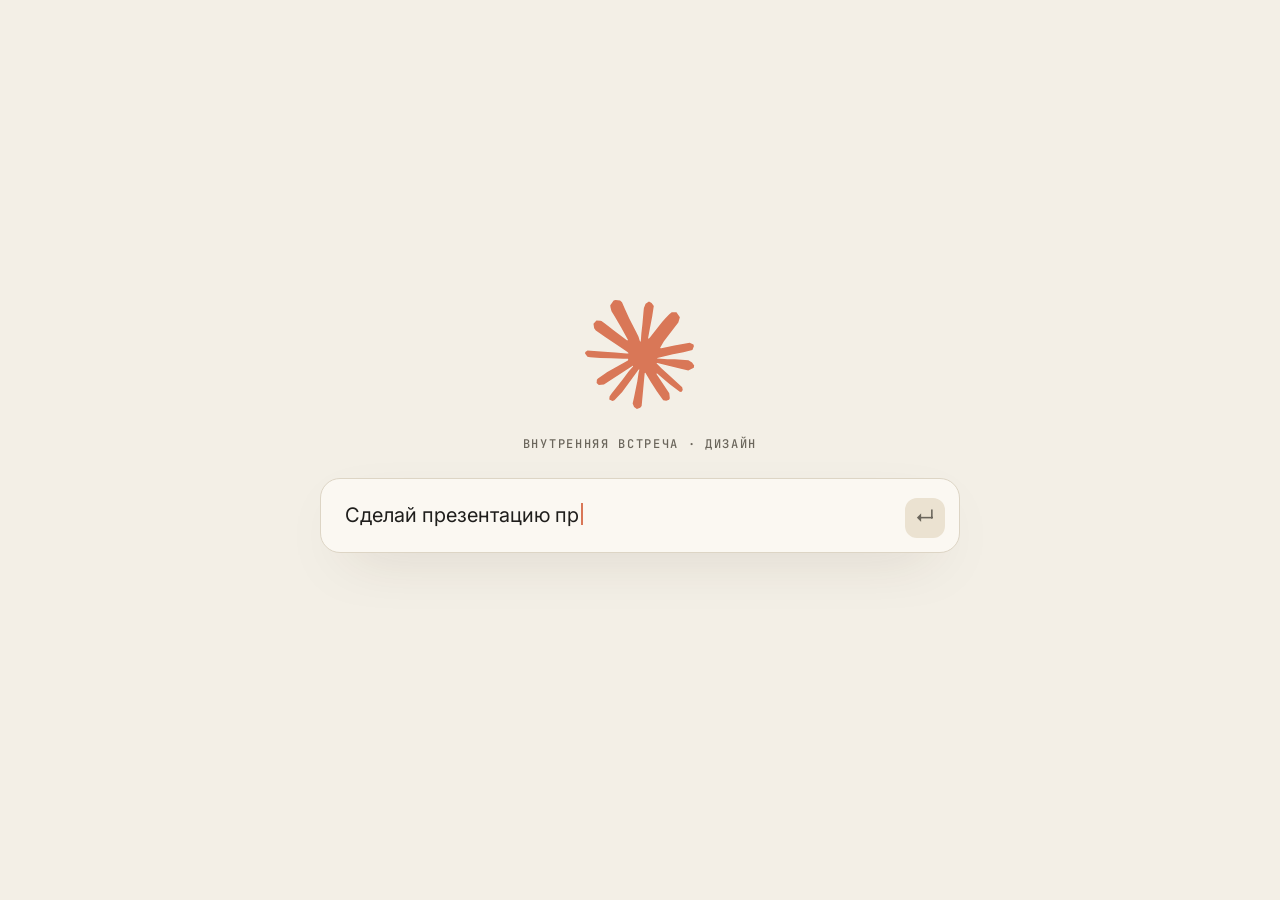
==== v2/index.html @ eac9cd40 "Версия 2: новая концепция презентации в папке v2/ Старая версия не тронута и остаётся в корне; метка" ====
<!doctype html>
<html lang="ru">
<head>
  <meta charset="utf-8">
  <meta name="viewport" content="width=device-width, initial-scale=1">
  <title>Claude для дизайнеров</title>
  <meta name="description" content="Claude для дизайнеров: от вопросов к задачам">
  <link rel="icon" href="../assets/favicon.svg" type="image/svg+xml">
  <link rel="preconnect" href="https://fonts.googleapis.com">
  <link rel="preconnect" href="https://fonts.gstatic.com" crossorigin>
  <link href="https://fonts.googleapis.com/css2?family=Inter:wght@300;400;500;600&family=JetBrains+Mono:wght@400;500&family=Playfair+Display:ital,wght@0,500;0,600;1,500;1,600&display=swap" rel="stylesheet">
  <link rel="stylesheet" href="v2.css">
</head>
<body class="is-start">

  <svg width="0" height="0" style="position:absolute" aria-hidden="true">
    <symbol id="star" viewBox="0 0 131 131"><path fill="currentColor" d="M25.5056 86.4328L51.0753 72.0805L51.5216 70.8047L51.0753 70.103H49.8L45.5277 69.8479L30.9256 69.4652L18.2364 68.9549L5.9936 68.317L2.93289 67.6791L0.0634766 63.8518L0.3823 61.9382L2.99666 60.2159L6.69501 60.5348L14.9207 61.1089L27.2273 61.9382L36.1543 62.4485L49.4174 63.8518H51.5216L51.8405 63.0226L51.139 62.5123L50.5652 62.002L37.8122 53.3268L23.9753 44.2051L16.7698 38.9107L12.8802 36.2316L10.9035 33.7439L10.0745 28.2581L13.6454 24.367L18.4277 24.686L19.6393 25.0049L24.4854 28.7046L34.8153 36.6781L48.2696 46.6291L50.2463 48.2875L51.0115 47.7134L51.139 47.3307L50.2463 45.8636L42.9134 32.5957L35.0703 19.1364L31.5633 13.5231L30.6706 10.1423C30.3517 8.73896 30.0967 7.59078 30.0967 6.18744L34.1139 0.701668L36.3456 0L41.7656 0.701668L44.0612 2.6791L47.4407 10.3337L52.8607 22.3896L61.2776 38.7831L63.7645 43.631L65.1035 48.16L65.6136 49.5633H66.4426V48.7978L67.144 39.5486L68.4193 28.1943L69.6946 13.5869L70.1409 9.50442L72.1814 4.59274L76.1986 1.91364L79.3231 3.44455L81.9374 7.14426L81.5548 9.5682L80.0245 19.5829L77.0275 35.2748L75.0508 45.7998H76.1986L77.5377 44.4603L82.8939 37.3798L91.821 26.2169L95.7744 21.7517L100.365 16.84L103.299 14.4799H108.91L112.991 20.6035L111.142 26.9185L105.403 34.1904L100.62 40.3778L93.7977 49.5633L89.5254 56.9627L89.908 57.5368L90.9283 57.4092L106.359 54.0922L114.713 52.5613L124.66 50.8391L129.187 52.9441L129.697 55.1129L127.912 59.5142L117.263 62.1295L104.765 64.6173L86.1459 69.0186L85.8908 69.21L86.1459 69.529L94.4991 70.2944L98.0699 70.4858H106.869L123.193 71.6977L127.465 74.5044L130.016 77.949L129.57 80.5643L123.002 83.9451L114.139 81.84L93.4151 76.9284L86.3372 75.1423H85.3807V75.7164L91.3108 81.5211L102.151 91.3445L115.733 103.974L116.434 107.1L114.713 109.588L112.863 109.333L100.939 100.339L96.3483 96.3199L85.9546 87.5172H85.2532V88.4102L87.6763 91.9186L100.365 110.991L101.003 116.86L100.11 118.773L96.7946 119.921L93.16 119.284L85.6995 108.886L78.0478 97.1492L71.8626 86.6241L71.0974 87.0707L67.4628 126.364L65.7412 128.342L61.7878 129.872L58.472 127.385L56.7503 123.366L58.472 115.393L60.5762 104.995L62.2979 96.7027L63.8282 86.4328L64.7209 82.9882V82.7331L63.892 82.8606L56.1127 93.5133L44.3162 109.46L35.0066 119.475L32.7748 120.368L28.8851 118.391L29.2677 114.818L31.4357 111.629L44.38 95.1717L52.1593 84.9657L57.1967 79.0972V78.2679H56.8779L22.5724 100.594L16.451 101.359L13.8367 98.8715L14.1555 94.8528L15.4308 93.5133L25.7607 86.4328H25.5056Z"/></symbol>
  </svg>

  <!-- Старт: промпт, который печатается сам -->
  <button class="intro" type="button" aria-label="Начать презентацию">
    <svg class="intro__star" aria-hidden="true"><use href="#star"/></svg>
    <span class="intro__kicker">внутренняя встреча · дизайн</span>
    <span class="intro__box">
      <span class="intro__text"></span><span class="intro__caret"></span>
      <span class="intro__send" aria-hidden="true">↵</span>
    </span>
    <span class="intro__hint">нажми Enter или кликни</span>
  </button>

  <div class="deck" hidden>
    <header class="bar">
      <a class="bar__brand" href="#shift"><svg aria-hidden="true"><use href="#star"/></svg>Claude для дизайнеров</a>
      <div class="bar__right">
        <button class="bar__theme" type="button" aria-label="Сменить тему">◐</button>
        <span class="bar__count"><b class="bar__now">01</b> / <span class="bar__all"></span></span>
      </div>
    </header>

    <main class="slides">

      <!-- 01 -->
      <section class="slide" id="shift" data-title="Сдвиг">
        <div class="wrap">
          <p class="kicker r">01 · сдвиг</p>
          <h1 class="r">Раньше ИИ отвечал.<br><em>Теперь он делает.</em></h1>
          <div class="versus">
            <div class="versus__col r">
              <p class="label">было</p>
              <p class="bubble">«Как лучше сделать экран подписки?»</p>
              <p class="arrow">↓</p>
              <p class="result result--dim">Абзац советов. Ты читаешь и идёшь рисовать.</p>
            </div>
            <div class="versus__col versus__col--now r">
              <p class="label">стало</p>
              <p class="bubble">«Сделай экран подписки в нашей дизайн-системе»</p>
              <p class="arrow">↓</p>
              <p class="result">Кликабельный прототип по ссылке. Ты смотришь, выбираешь и правишь.</p>
            </div>
          </div>
          <p class="takeaway r">Главный навык меняется: не «правильно спросить», а <b>поставить задачу и принять работу</b>, как у сильного джуна.</p>
        </div>
      </section>

      <!-- 02 -->
      <section class="slide" id="where" data-title="Где работать">
        <div class="wrap">
          <p class="kicker r">02 · где</p>
          <h1 class="r">Одна голова,<br><em>четыре рабочих места</em></h1>
          <div class="places">
            <article class="place r"><span class="place__verb">думать</span><h3>Чат</h3><p>Ресёрч, критика, тексты, дыры в ТЗ. Всё, где результат — мысль.</p></article>
            <article class="place r"><span class="place__verb">рисовать</span><h3>Design</h3><p>Прототипы и мокапы в вашей дизайн-системе. Мелочи — ползунками, а не словами.</p></article>
            <article class="place r"><span class="place__verb">строить</span><h3>Code</h3><p>Живые прототипы, работа с Figma изнутри, рутина на сотни файлов.</p></article>
            <article class="place r"><span class="place__verb">действовать</span><h3>Chrome</h3><p>Сам проходит флоу конкурентов и сверяет вёрстку, в том числе под твоими логинами.</p></article>
          </div>
          <p class="wire r"><span>Коннекторы</span> — провода между Claude и вашими сервисами: Figma, Jira, Notion, Slack, записи созвонов.</p>
        </div>
      </section>

      <!-- 03 -->
      <section class="slide" id="day" data-title="Один день">
        <div class="wrap">
          <p class="kicker r">03 · день</p>
          <h1 class="r">Один рабочий день<br><em>с напарником</em></h1>
          <ol class="timeline">
            <li class="r"><time>10:00</time><div><h3>Синтез интервью</h3><p>12 расшифровок → боли пользователей с дословными цитатами и частотой.</p></div><span class="tag">чат</span></li>
            <li class="r"><time>11:30</time><div><h3>Разбор ТЗ</h3><p>Дыры, противоречия и вопросы к продакту — до первого фрейма.</p></div><span class="tag">чат</span></li>
            <li class="r"><time>13:00</time><div><h3>Конкуренты</h3><p>Claude сам проходит онбординг трёх конкурентов и собирает таблицу со скриншотами.</p></div><span class="tag">Chrome</span></li>
            <li class="r"><time>15:00</time><div><h3>Прототип</h3><p>Три направления в вашей системе. Лучшее — кликабельно, на настоящих данных.</p></div><span class="tag">Design</span></li>
            <li class="r"><time>17:00</time><div><h3>Сверка</h3><p>Вёрстка против макета → список расхождений для разработки.</p></div><span class="tag">Chrome + Figma</span></li>
            <li class="r"><time>19:00</time><div><h3>Ночная смена</h3><p>Длинная задача уходит в облако. Ноутбук закрыт, утром результат готов.</p></div><span class="tag">Code в облаке</span></li>
          </ol>
          <p class="takeaway r">Ты делегируешь не работу, а <b>рутину между решениями</b>.</p>
        </div>
      </section>

      <!-- 04 -->
      <section class="slide" id="brief" data-title="Бриф">
        <div class="wrap">
          <p class="kicker r">04 · бриф</p>
          <h1 class="r">Результат —<br><em>зеркало брифа</em></h1>
          <div class="builder r">
            <div class="builder__prompt">
              <p class="builder__label">промпт</p>
              <div class="builder__text" aria-live="polite"></div>
              <div class="builder__chips" role="group" aria-label="Что добавить в промпт"></div>
            </div>
            <div class="builder__meter">
              <p class="builder__label">Claude придётся угадывать</p>
              <p class="builder__num"><span class="builder__pct">90</span>%</p>
              <div class="builder__bar"><div class="builder__fill"></div></div>
              <p class="builder__note">Всё, чего нет в брифе, Claude молча додумает самым типичным способом.</p>
            </div>
          </div>
          <p class="takeaway r">Нажимай на кнопки — и смотри, как <b>исчезает угадывание</b>.</p>
        </div>
      </section>

      <!-- 05 -->
      <section class="slide" id="taste" data-title="Вкус">
        <div class="wrap">
          <p class="kicker r">05 · вкус</p>
          <h1 class="r">Вкус не объяснить словами.<br><em>Его можно показать.</em></h1>
          <ol class="steps">
            <li class="r"><span class="steps__n">1</span><h3>Собери</h3><p>10–20 рефов, и к каждому стикер «нравится: … / не нравится: …».</p></li>
            <li class="r"><span class="steps__n">2</span><h3>Вытащи</h3><p>«Что у них общего? Сформулируй принципы. Где рефы противоречат друг другу?»</p></li>
            <li class="r"><span class="steps__n">3</span><h3>Закрепи</h3><p>Принципы — в проект или в скилл. Больше не объясняешь заново.</p></li>
          </ol>
          <blockquote class="prompt r">«Предложи три направления и для каждого укажи, из каких рефов оно выросло».</blockquote>
        </div>
      </section>

      <!-- 06 -->
      <section class="slide" id="skills" data-title="Скиллы">
        <div class="wrap">
          <p class="kicker r">06 · скиллы</p>
          <h1 class="r">Научи один раз —<br><em>работает у всей команды</em></h1>
          <p class="lead r"><b>Скилл</b> — это инструкция, которую Claude достаёт сам, когда она нужна: ваш чек-лист ревью, тон текстов, формат синтеза интервью.</p>
          <div class="split">
            <div class="r">
              <p class="label">когда делать</p>
              <p class="big">Объясняешь одно и то же в третий раз — пора упаковать.</p>
            </div>
            <div class="r">
              <p class="label">как сделать</p>
              <blockquote class="prompt">«Упакуй то, как мы сейчас работали, в скилл».</blockquote>
            </div>
          </div>
          <ul class="chips r">
            <li>Дизайн-ревью по гайдлайнам</li><li>Тексты интерфейса</li><li>Синтез интервью</li><li>Спека для разработки</li><li>Анти-AI-стиль</li><li>Проверка доступности</li>
          </ul>
        </div>
      </section>

      <!-- 07 -->
      <section class="slide" id="honest" data-title="Где подводит">
        <div class="wrap">
          <p class="kicker r">07 · честно</p>
          <h1 class="r">Где он<br><em>подводит</em></h1>
          <div class="flaws">
            <article class="r"><h3>Выдумывает уверенно</h3><p>Цифры, цитаты, ссылки. Проверяй всё, на что опираешься.</p></article>
            <article class="r"><h3>Соглашается с тобой</h3><p>Нужна честная критика — проси её в новом чате и не выдавай своё мнение.</p></article>
            <article class="r"><h3>Думает про Запад</h3><p>Паттерны, законы, привычки по умолчанию оттуда. Уточняй, для кого делаем.</p></article>
            <article class="r"><h3>«Доступно» ≠ стандарт</h3><p>Его проверка доступности — подсказка, а не аудит.</p></article>
            <article class="r"><h3>Данные</h3><p>NDA и личные данные — только если это разрешает политика компании.</p></article>
            <article class="r flaws__main"><h3>Атрофия навыка</h3><p>Если он всегда думает за тебя, ты перестаёшь. <b>Отдавай руки, а не голову.</b></p></article>
          </div>
        </div>
      </section>

      <!-- 08 -->
      <section class="slide" id="limits" data-title="Лимиты">
        <div class="wrap">
          <p class="kicker r">08 · лимиты</p>
          <h1 class="r">Лимит — это бюджет,<br><em>а не стена</em></h1>
          <div class="rules">
            <article class="r"><span class="rules__n">01</span><h3>Новая задача — новый чат</h3><p>Длинная переписка перечитывается целиком: это дорого, и Claude в ней хуже соображает.</p></article>
            <article class="r"><span class="rules__n">02</span><h3>Правь сообщение, а не спорь</h3><p>Одно отредактированное сообщение дешевле пяти «нет, не так».</p></article>
            <article class="r"><span class="rules__n">03</span><h3>Мелочи — руками</h3><p>В Design ползунки и правка текста на холсте не тратят лимит.</p></article>
          </div>
          <p class="takeaway r">Самое прожорливое: Design, скриншоты и PDF, Chrome (скрин на каждом шаге), параллельные задачи.</p>
        </div>
      </section>

      <!-- 09 -->
      <section class="slide" id="tomorrow" data-title="На завтра">
        <div class="wrap">
          <p class="kicker r">09 · завтра</p>
          <h1 class="r">Три вещи,<br><em>которые можно сделать завтра</em></h1>
          <ul class="todo">
            <li class="r"><label><input type="checkbox" data-k="t1"><span>Отдай Claude расшифровку последнего интервью и попроси боли с цитатами.</span></label></li>
            <li class="r"><label><input type="checkbox" data-k="t2"><span>Возьми текущее ТЗ и спроси: «Какие вопросы ты задал бы продакту?»</span></label></li>
            <li class="r"><label><input type="checkbox" data-k="t3"><span>Собери в Design один экран в своей дизайн-системе и доведи его ползунками.</span></label></li>
          </ul>
        </div>
      </section>

      <!-- 10 -->
      <section class="slide slide--final" id="end" data-title="Финал">
        <div class="wrap">
          <svg class="final__star r" aria-hidden="true"><use href="#star"/></svg>
          <h1 class="r">Дизайнер не исчезает.<br><em>Он становится режиссёром.</em></h1>
          <p class="lead r">Claude — руки. Вкус, решения и ответственность остаются за тобой.</p>
          <a class="more r" href="../">Подробная версия: все сценарии, приёмы и лимиты →</a>
          <p class="fine r">thanks.</p>
        </div>
      </section>

    </main>

    <nav class="dots" aria-label="Слайды"></nav>
    <button class="nav nav--prev" type="button" aria-label="Назад">←</button>
    <button class="nav nav--next" type="button" aria-label="Вперёд">→</button>
  </div>

  <script src="v2.js"></script>
</body>
</html>
---- v2/v2.css ----
/* ---------- Токены ---------- */
:root {
  --bg: #f3efe6;
  --card: #fbf8f2;
  --ink: #1f1e1c;
  --muted: #6b665c;
  --line: #ddd5c5;
  --soft: #ebe2d1;
  --accent: #d97757;
  --accent-ink: #b4532f;
  --on-accent: #fff8f2;

  --serif: "Playfair Display", Georgia, "Times New Roman", serif;
  --sans: "Inter", system-ui, -apple-system, "Segoe UI", sans-serif;
  --mono: "JetBrains Mono", ui-monospace, Menlo, Consolas, monospace;
  --ease: cubic-bezier(.22, .8, .24, 1);
  --gutter: clamp(16px, 5vw, 72px);
}
@media (prefers-color-scheme: dark) {
  :root:not([data-theme="light"]) {
    --bg: #1a1917; --card: #23211e; --ink: #f1ece2; --muted: #a39c8e;
    --line: #37332d; --soft: #2c2925; --accent: #e08a6b; --accent-ink: #eca287; --on-accent: #1a1917;
  }
}
:root[data-theme="dark"] {
  --bg: #1a1917; --card: #23211e; --ink: #f1ece2; --muted: #a39c8e;
  --line: #37332d; --soft: #2c2925; --accent: #e08a6b; --accent-ink: #eca287; --on-accent: #1a1917;
}

[hidden] { display: none !important; }
* { box-sizing: border-box; margin: 0; padding: 0; }
html, body { height: 100%; }
body {
  background: var(--bg);
  color: var(--ink);
  font: 400 clamp(15px, 1.15vw, 18px)/1.5 var(--sans);
  overflow: hidden;
  -webkit-font-smoothing: antialiased;
  transition: background .4s, color .4s;
}
button { font: inherit; color: inherit; background: none; border: 0; cursor: pointer; }
a { color: inherit; }
b { font-weight: 600; }
em { font-style: italic; color: var(--accent-ink); }
:focus-visible { outline: 2px solid var(--accent); outline-offset: 3px; border-radius: 4px; }

/* ---------- Старт ---------- */
.intro {
  position: fixed; inset: 0; z-index: 10;
  display: flex; flex-direction: column; align-items: center; justify-content: center;
  gap: 28px; padding: 0 16px;
  background: var(--bg);
  transition: opacity .6s .5s, visibility 0s 1.1s;
}
.intro__star {
  width: clamp(64px, 9vw, 110px); height: clamp(64px, 9vw, 110px);
  color: var(--accent);
  animation: spin 24s linear infinite;
  transition: transform .9s var(--ease);
}
.intro__kicker { font: 500 12px/1 var(--mono); letter-spacing: .14em; text-transform: uppercase; color: var(--muted); }
.intro__box {
  position: relative;
  width: min(640px, 100%);
  min-height: 72px;
  padding: 22px 64px 22px 24px;
  background: var(--card);
  border: 1px solid var(--line);
  border-radius: 20px;
  box-shadow: 0 20px 60px -30px rgba(60, 40, 20, .35);
  text-align: left;
  font: 400 clamp(16px, 1.6vw, 20px)/1.45 var(--sans);
  transition: transform .7s var(--ease), opacity .5s;
}
.intro__caret { display: inline-block; width: 2px; height: 1.1em; margin-left: 2px; vertical-align: -.18em; background: var(--accent); animation: blink 1s steps(1) infinite; }
.intro__send {
  position: absolute; right: 14px; bottom: 14px;
  width: 40px; height: 40px; border-radius: 12px;
  display: grid; place-items: center;
  background: var(--soft); color: var(--muted);
  transition: background .3s, color .3s;
}
.intro.is-typed .intro__send { background: var(--accent); color: var(--on-accent); animation: pulse 1.6s ease-in-out infinite; }
.intro__hint { font-size: 13px; color: var(--muted); opacity: 0; transition: opacity .6s; }
.intro.is-typed .intro__hint { opacity: 1; }

body.is-go .intro__box { transform: translateY(-40px) scale(.96); opacity: 0; }
body.is-go .intro__star { transform: scale(18) rotate(90deg); }
body.is-go .intro { opacity: 0; visibility: hidden; }

@keyframes spin { to { transform: rotate(360deg); } }
@keyframes blink { 50% { opacity: 0; } }
@keyframes pulse { 50% { box-shadow: 0 0 0 8px color-mix(in srgb, var(--accent) 20%, transparent); } }

/* ---------- Каркас ---------- */
.deck { position: fixed; inset: 0; }
.bar {
  position: absolute; top: 0; left: 0; right: 0; z-index: 3;
  display: flex; justify-content: space-between; align-items: center;
  padding: 20px var(--gutter);
  font: 500 12px/1 var(--mono); letter-spacing: .08em; text-transform: uppercase; color: var(--muted);
}
.bar__brand { display: flex; align-items: center; gap: 10px; text-decoration: none; }
.bar__brand svg { width: 18px; height: 18px; color: var(--accent); }
.bar__right { display: flex; align-items: center; gap: 18px; }
.bar__theme { font-size: 16px; color: var(--muted); }
.bar__now { color: var(--ink); font-weight: 500; }

.slides { position: absolute; inset: 0; }
/* подложка под навигацию, чтобы текст не лез под кнопки */
.deck::before, .deck::after {
  content: ""; position: absolute; left: 0; right: 0; z-index: 2; pointer-events: none;
}
.deck::before { top: 0; height: 64px; background: linear-gradient(var(--bg) 55%, transparent); }
.deck::after { bottom: 0; height: 96px; background: linear-gradient(transparent, var(--bg) 55%); }
.slide {
  position: absolute; inset: 0;
  overflow-y: auto; overscroll-behavior: contain;
  padding: 88px var(--gutter) 110px;
  display: flex;
  visibility: hidden;
}
.slide.is-active { visibility: visible; }
.wrap { width: 100%; max-width: 1180px; margin: auto; }

/* появление по очереди */
.r {
  opacity: 0; transform: translateY(18px);
  transition: opacity .7s var(--ease), transform .7s var(--ease);
  transition-delay: calc(var(--d, 0) * 70ms);
}
.slide.is-active .r { opacity: 1; transform: none; }
.slide.is-leaving { visibility: visible; }
.slide.is-leaving .r { opacity: 0; transform: translateY(-12px); transition-duration: .3s; transition-delay: 0s; }

/* ---------- Типографика ---------- */
.kicker, .label, .builder__label {
  font: 500 12px/1 var(--mono); letter-spacing: .14em; text-transform: uppercase; color: var(--accent-ink);
}
.kicker { margin-bottom: 20px; }
.label { color: var(--muted); margin-bottom: 14px; }
h1 {
  font: 500 clamp(36px, 5.6vw, 84px)/1.02 var(--serif);
  letter-spacing: -.02em;
  margin-bottom: clamp(28px, 4vw, 56px);
  text-wrap: balance;
}
h3 { font: 600 1.08em/1.25 var(--sans); margin-bottom: 6px; }
p { text-wrap: pretty; }
.lead { font-size: clamp(18px, 1.6vw, 24px); max-width: 780px; margin-bottom: 36px; }
.big { font: 500 clamp(22px, 2.2vw, 32px)/1.2 var(--serif); }
.takeaway {
  margin-top: clamp(28px, 4vw, 48px);
  padding-top: 20px; border-top: 1px solid var(--line);
  font-size: clamp(16px, 1.4vw, 20px); color: var(--muted);
}
.takeaway b { color: var(--ink); }
.tag {
  display: inline-block; white-space: nowrap;
  padding: 4px 10px; border-radius: 99px;
  font: 500 11px/1.4 var(--mono); color: var(--muted);
  border: 1px solid var(--line);
}
.prompt {
  font: 400 clamp(14px, 1.15vw, 17px)/1.55 var(--mono);
  padding: 18px 22px; border-radius: 14px;
  background: var(--card); border: 1px solid var(--line); border-left: 3px solid var(--accent);
  max-width: 760px;
}

/* ---------- 01 Сдвиг ---------- */
.versus { display: grid; grid-template-columns: 1fr 1fr; gap: clamp(16px, 2.4vw, 32px); }
.versus__col { padding: clamp(20px, 2.4vw, 32px); border-radius: 20px; border: 1px dashed var(--line); }
.versus__col--now { background: var(--card); border: 1px solid var(--line); box-shadow: 0 24px 60px -40px rgba(60, 40, 20, .4); }
.bubble { display: inline-block; padding: 12px 16px; border-radius: 16px 16px 16px 4px; background: var(--soft); font-family: var(--mono); font-size: .9em; }
.arrow { margin: 12px 0 10px 18px; color: var(--muted); }
.result { font: 500 clamp(19px, 1.8vw, 26px)/1.25 var(--serif); }
.result--dim { color: var(--muted); }
.versus__col--now .result { color: var(--ink); }

/* ---------- 02 Где ---------- */
.places { display: grid; grid-template-columns: repeat(4, 1fr); gap: 14px; }
.place {
  position: relative;
  padding: 22px 20px 24px; border-radius: 18px;
  background: var(--card); border: 1px solid var(--line);
  transition: transform .3s var(--ease), border-color .3s;
}
.place:hover { transform: translateY(-4px); border-color: var(--accent); }
.place__verb { display: block; font: italic 500 clamp(22px, 2vw, 30px)/1 var(--serif); color: var(--accent-ink); margin-bottom: 28px; }
.place h3 { font: 500 12px/1 var(--mono); letter-spacing: .12em; text-transform: uppercase; color: var(--muted); margin-bottom: 10px; }
.place p { font-size: .95em; }
.wire { margin-top: 18px; padding: 16px 20px; border-radius: 14px; background: var(--soft); }
.wire span { font-weight: 600; }

/* ---------- 03 День ---------- */
.timeline { list-style: none; border-left: 1px solid var(--line); margin-left: 6px; }
.timeline li {
  position: relative;
  display: grid; grid-template-columns: 76px 1fr auto; gap: 8px 24px; align-items: baseline;
  padding: 14px 0 14px 28px;
}
.timeline li::before {
  content: ""; position: absolute; left: -6px; top: 22px;
  width: 11px; height: 11px; border-radius: 50%;
  background: var(--bg); border: 2px solid var(--accent);
}
.timeline li:last-child::before { background: var(--accent); }
.timeline time { font: 500 14px/1 var(--mono); color: var(--accent-ink); }
.timeline h3 { display: inline; margin-right: 8px; }
.timeline p { display: inline; color: var(--muted); }

/* ---------- 04 Бриф ---------- */
.builder { display: grid; grid-template-columns: 1.6fr 1fr; gap: 16px; }
.builder__prompt, .builder__meter { padding: clamp(20px, 2.4vw, 30px); border-radius: 20px; background: var(--card); border: 1px solid var(--line); }
.builder__label { color: var(--muted); margin-bottom: 14px; }
.builder__text { font: 400 clamp(14px, 1.1vw, 16px)/1.6 var(--mono); min-height: 9.6em; }
.builder__text span { display: inline; }
.builder__text .is-new { animation: appear .6s var(--ease); background: color-mix(in srgb, var(--accent) 16%, transparent); border-radius: 4px; }
@keyframes appear { from { opacity: 0; } }
.builder__chips { display: flex; flex-wrap: wrap; gap: 8px; margin-top: 20px; }
.chip {
  padding: 8px 14px; border-radius: 99px;
  border: 1px solid var(--line); font-size: 14px;
  transition: background .25s, border-color .25s, color .25s;
}
.chip:hover { border-color: var(--accent); }
.chip[aria-pressed="true"] { background: var(--accent); border-color: var(--accent); color: var(--on-accent); }
.chip[aria-pressed="true"]::before { content: "✓ "; }
.chip[aria-pressed="false"]::before { content: "+ "; }
.builder__meter { display: flex; flex-direction: column; }
.builder__num { font: 500 clamp(56px, 7vw, 104px)/1 var(--serif); letter-spacing: -.03em; transition: color .4s; }
.builder__bar { height: 8px; border-radius: 99px; background: var(--soft); margin: 18px 0; overflow: hidden; }
.builder__fill { height: 100%; width: 90%; border-radius: inherit; background: var(--accent); transition: width .6s var(--ease); }
.builder__note { margin-top: auto; color: var(--muted); font-size: .92em; }

/* ---------- 05 Вкус ---------- */
.steps { list-style: none; display: grid; grid-template-columns: repeat(3, 1fr); gap: 14px; margin-bottom: 28px; }
.steps li { padding: 24px 22px; border-radius: 18px; background: var(--card); border: 1px solid var(--line); }
.steps__n { display: block; font: italic 500 48px/1 var(--serif); color: var(--accent); margin-bottom: 18px; }

/* ---------- 06 Скиллы ---------- */
.split { display: grid; grid-template-columns: 1fr 1fr; gap: clamp(20px, 4vw, 56px); margin-bottom: 36px; align-items: start; }
.chips { list-style: none; display: flex; flex-wrap: wrap; gap: 8px; }
.chips li { padding: 8px 14px; border-radius: 99px; background: var(--soft); font-size: 14px; }

/* ---------- 07 Честно ---------- */
.flaws { display: grid; grid-template-columns: repeat(3, 1fr); gap: 14px; }
.flaws article { padding: 22px 20px; border-radius: 18px; border: 1px solid var(--line); background: var(--card); }
.flaws p { color: var(--muted); font-size: .95em; }
.flaws__main { background: var(--ink) !important; color: var(--bg); border-color: var(--ink) !important; }
.flaws__main p { color: color-mix(in srgb, var(--bg) 78%, transparent); }
.flaws__main b { color: var(--bg); }

/* ---------- 08 Лимиты ---------- */
.rules { display: grid; grid-template-columns: repeat(3, 1fr); gap: clamp(16px, 3vw, 40px); }
.rules article { border-top: 2px solid var(--ink); padding-top: 18px; }
.rules__n { display: block; font: 500 12px/1 var(--mono); color: var(--accent-ink); margin-bottom: 22px; }
.rules h3 { font: 500 clamp(22px, 2vw, 30px)/1.15 var(--serif); margin-bottom: 12px; }
.rules p { color: var(--muted); }

/* ---------- 09 Завтра ---------- */
.todo { list-style: none; display: grid; gap: 12px; max-width: 860px; }
.todo label {
  display: flex; gap: 18px; align-items: flex-start; cursor: pointer;
  padding: 20px 22px; border-radius: 18px; background: var(--card); border: 1px solid var(--line);
  font-size: clamp(16px, 1.4vw, 20px);
  transition: border-color .25s, background .25s;
}
.todo label:hover { border-color: var(--accent); }
.todo input {
  appearance: none; flex: none;
  width: 26px; height: 26px; margin-top: 1px; border-radius: 8px;
  border: 2px solid var(--line); background: var(--bg);
  display: grid; place-items: center; cursor: pointer;
  transition: background .25s, border-color .25s;
}
.todo input::after { content: "✓"; font-size: 15px; color: var(--on-accent); transform: scale(0); transition: transform .25s var(--ease); }
.todo input:checked { background: var(--accent); border-color: var(--accent); }
.todo input:checked::after { transform: scale(1); }
.todo input:checked + span { color: var(--muted); text-decoration: line-through; text-decoration-color: var(--accent); }

/* ---------- 10 Финал ---------- */
.slide--final .wrap { text-align: center; }
.slide--final .lead { margin-left: auto; margin-right: auto; }
.final__star { width: 64px; height: 64px; color: var(--accent); margin-bottom: 28px; animation: spin 24s linear infinite; }
.more {
  display: inline-block; padding: 14px 22px; border-radius: 99px;
  background: var(--ink); color: var(--bg); text-decoration: none; font-weight: 500;
  transition: transform .25s var(--ease), background .25s;
}
.more:hover { transform: translateY(-2px); background: var(--accent); color: var(--on-accent); }
.fine { margin-top: 48px; font: italic 500 28px/1 var(--serif); color: var(--muted); }

/* ---------- Навигация ---------- */
.dots {
  position: absolute; left: 50%; bottom: 26px; z-index: 3; transform: translateX(-50%);
  display: flex; gap: 6px;
}
.dot { position: relative; width: 28px; height: 20px; }
.dot::before {
  content: ""; position: absolute; left: 0; right: 0; top: 9px; height: 3px; border-radius: 3px;
  background: var(--line); transition: background .3s;
}
.dot.is-done::before { background: color-mix(in srgb, var(--accent) 45%, var(--line)); }
.dot.is-active::before { background: var(--accent); }
.dot span {
  position: absolute; bottom: 26px; left: 50%; transform: translate(-50%, 4px);
  padding: 5px 9px; border-radius: 8px; white-space: nowrap;
  background: var(--ink); color: var(--bg); font-size: 12px;
  opacity: 0; pointer-events: none; transition: opacity .2s, transform .2s;
}
.dot:hover span, .dot:focus-visible span { opacity: 1; transform: translate(-50%, 0); }
.nav {
  position: absolute; bottom: 16px; z-index: 3;
  width: 44px; height: 44px; border-radius: 50%;
  border: 1px solid var(--line); background: var(--card);
  transition: border-color .25s, opacity .25s;
}
.nav:hover { border-color: var(--accent); }
.nav:disabled { opacity: .3; cursor: default; }
.nav--prev { left: var(--gutter); }
.nav--next { right: var(--gutter); }

/* ---------- Адаптив ---------- */
@media (max-width: 1000px) {
  .places { grid-template-columns: 1fr 1fr; }
  .flaws { grid-template-columns: 1fr 1fr; }
}
@media (max-width: 720px) {
  .slide { padding: 72px 16px 96px; align-items: flex-start; }
  .bar { padding: 16px; }
  .bar__brand { font-size: 11px; }
  .versus, .builder, .steps, .split, .rules, .flaws, .places { grid-template-columns: 1fr; }
  .place__verb { margin-bottom: 14px; }
  .timeline li { grid-template-columns: 1fr; gap: 4px; padding-left: 22px; }
  .timeline li::before { top: 17px; }
  .timeline h3, .timeline p { display: block; }
  .timeline .tag { justify-self: start; }
  .builder__text { min-height: 0; }
  .dots { bottom: 30px; gap: 3px; }
  .dot { width: 16px; }
  .nav { width: 40px; height: 40px; }
  .nav--prev { left: 16px; }
  .nav--next { right: 16px; }
}

@media (prefers-reduced-motion: reduce) {
  *, *::before, *::after { animation: none !important; transition-duration: .01ms !important; transition-delay: 0s !important; }
}
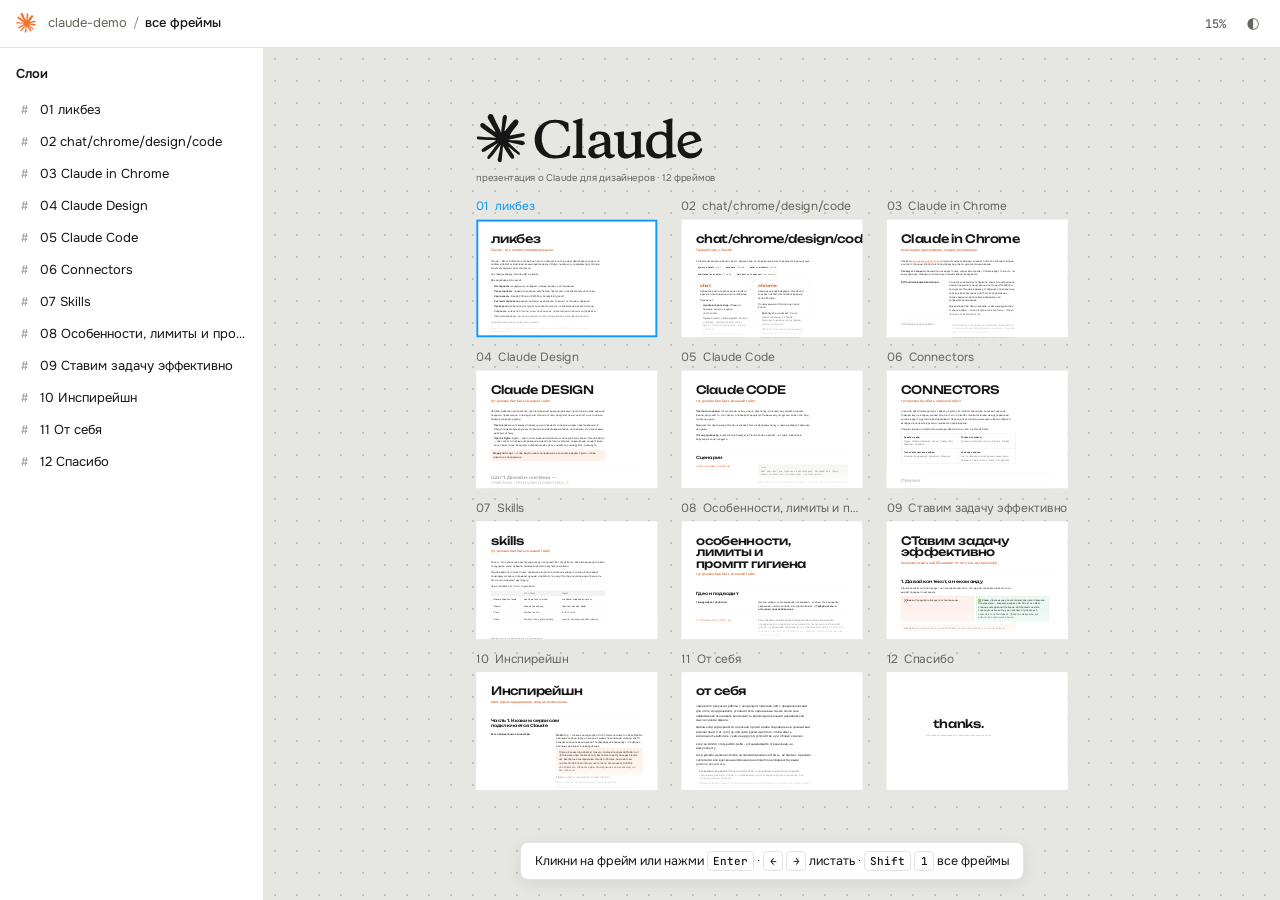
==== commit 10be47d2: "Версия 2: твой контент в виде файла Figma Холст со всеми фреймами, приближение к фрейму по клику, па" ====
--- a/v2/index.html
+++ b/v2/index.html
@@ -3,216 +3,70 @@
 <head>
   <meta charset="utf-8">
   <meta name="viewport" content="width=device-width, initial-scale=1">
-  <title>Claude для дизайнеров</title>
-  <meta name="description" content="Claude для дизайнеров: от вопросов к задачам">
+  <title>Claude: ликбез</title>
+  <meta name="description" content="Презентация о Claude для дизайнеров">
   <link rel="icon" href="../assets/favicon.svg" type="image/svg+xml">
   <link rel="preconnect" href="https://fonts.googleapis.com">
   <link rel="preconnect" href="https://fonts.gstatic.com" crossorigin>
-  <link href="https://fonts.googleapis.com/css2?family=Inter:wght@300;400;500;600&family=JetBrains+Mono:wght@400;500&family=Playfair+Display:ital,wght@0,500;0,600;1,500;1,600&display=swap" rel="stylesheet">
+  <link href="https://fonts.googleapis.com/css2?family=JetBrains+Mono:wght@400;500&family=Onest:wght@400;500;600&family=Unbounded:wght@400;500;600&display=swap" rel="stylesheet">
   <link rel="stylesheet" href="v2.css">
 </head>
-<body class="is-start">
+<body>
 
   <svg width="0" height="0" style="position:absolute" aria-hidden="true">
     <symbol id="star" viewBox="0 0 131 131"><path fill="currentColor" d="M25.5056 86.4328L51.0753 72.0805L51.5216 70.8047L51.0753 70.103H49.8L45.5277 69.8479L30.9256 69.4652L18.2364 68.9549L5.9936 68.317L2.93289 67.6791L0.0634766 63.8518L0.3823 61.9382L2.99666 60.2159L6.69501 60.5348L14.9207 61.1089L27.2273 61.9382L36.1543 62.4485L49.4174 63.8518H51.5216L51.8405 63.0226L51.139 62.5123L50.5652 62.002L37.8122 53.3268L23.9753 44.2051L16.7698 38.9107L12.8802 36.2316L10.9035 33.7439L10.0745 28.2581L13.6454 24.367L18.4277 24.686L19.6393 25.0049L24.4854 28.7046L34.8153 36.6781L48.2696 46.6291L50.2463 48.2875L51.0115 47.7134L51.139 47.3307L50.2463 45.8636L42.9134 32.5957L35.0703 19.1364L31.5633 13.5231L30.6706 10.1423C30.3517 8.73896 30.0967 7.59078 30.0967 6.18744L34.1139 0.701668L36.3456 0L41.7656 0.701668L44.0612 2.6791L47.4407 10.3337L52.8607 22.3896L61.2776 38.7831L63.7645 43.631L65.1035 48.16L65.6136 49.5633H66.4426V48.7978L67.144 39.5486L68.4193 28.1943L69.6946 13.5869L70.1409 9.50442L72.1814 4.59274L76.1986 1.91364L79.3231 3.44455L81.9374 7.14426L81.5548 9.5682L80.0245 19.5829L77.0275 35.2748L75.0508 45.7998H76.1986L77.5377 44.4603L82.8939 37.3798L91.821 26.2169L95.7744 21.7517L100.365 16.84L103.299 14.4799H108.91L112.991 20.6035L111.142 26.9185L105.403 34.1904L100.62 40.3778L93.7977 49.5633L89.5254 56.9627L89.908 57.5368L90.9283 57.4092L106.359 54.0922L114.713 52.5613L124.66 50.8391L129.187 52.9441L129.697 55.1129L127.912 59.5142L117.263 62.1295L104.765 64.6173L86.1459 69.0186L85.8908 69.21L86.1459 69.529L94.4991 70.2944L98.0699 70.4858H106.869L123.193 71.6977L127.465 74.5044L130.016 77.949L129.57 80.5643L123.002 83.9451L114.139 81.84L93.4151 76.9284L86.3372 75.1423H85.3807V75.7164L91.3108 81.5211L102.151 91.3445L115.733 103.974L116.434 107.1L114.713 109.588L112.863 109.333L100.939 100.339L96.3483 96.3199L85.9546 87.5172H85.2532V88.4102L87.6763 91.9186L100.365 110.991L101.003 116.86L100.11 118.773L96.7946 119.921L93.16 119.284L85.6995 108.886L78.0478 97.1492L71.8626 86.6241L71.0974 87.0707L67.4628 126.364L65.7412 128.342L61.7878 129.872L58.472 127.385L56.7503 123.366L58.472 115.393L60.5762 104.995L62.2979 96.7027L63.8282 86.4328L64.7209 82.9882V82.7331L63.892 82.8606L56.1127 93.5133L44.3162 109.46L35.0066 119.475L32.7748 120.368L28.8851 118.391L29.2677 114.818L31.4357 111.629L44.38 95.1717L52.1593 84.9657L57.1967 79.0972V78.2679H56.8779L22.5724 100.594L16.451 101.359L13.8367 98.8715L14.1555 94.8528L15.4308 93.5133L25.7607 86.4328H25.5056Z"/></symbol>
+    <symbol id="logo" viewBox="0 0 605 130"><path fill="currentColor" d="M25.5056 86.4328L51.0753 72.0805L51.5216 70.8047L51.0753 70.103H49.8L45.5277 69.8479L30.9256 69.4652L18.2364 68.9549L5.9936 68.317L2.93289 67.6791L0.0634766 63.8518L0.3823 61.9382L2.99666 60.2159L6.69501 60.5348L14.9207 61.1089L27.2273 61.9382L36.1543 62.4485L49.4174 63.8518H51.5216L51.8405 63.0226L51.139 62.5123L50.5652 62.002L37.8122 53.3268L23.9753 44.2051L16.7698 38.9107L12.8802 36.2316L10.9035 33.7439L10.0745 28.2581L13.6454 24.367L18.4277 24.686L19.6393 25.0049L24.4854 28.7046L34.8153 36.6781L48.2696 46.6291L50.2463 48.2875L51.0115 47.7134L51.139 47.3307L50.2463 45.8636L42.9134 32.5957L35.0703 19.1364L31.5633 13.5231L30.6706 10.1423C30.3517 8.73896 30.0967 7.59078 30.0967 6.18744L34.1139 0.701668L36.3456 0L41.7656 0.701668L44.0612 2.6791L47.4407 10.3337L52.8607 22.3896L61.2776 38.7831L63.7645 43.631L65.1035 48.16L65.6136 49.5633H66.4426V48.7978L67.144 39.5486L68.4193 28.1943L69.6946 13.5869L70.1409 9.50442L72.1814 4.59274L76.1986 1.91364L79.3231 3.44455L81.9374 7.14426L81.5548 9.5682L80.0245 19.5829L77.0275 35.2748L75.0508 45.7998H76.1986L77.5377 44.4603L82.8939 37.3798L91.821 26.2169L95.7744 21.7517L100.365 16.84L103.299 14.4799H108.91L112.991 20.6035L111.142 26.9185L105.403 34.1904L100.62 40.3778L93.7977 49.5633L89.5254 56.9627L89.908 57.5368L90.9283 57.4092L106.359 54.0922L114.713 52.5613L124.66 50.8391L129.187 52.9441L129.697 55.1129L127.912 59.5142L117.263 62.1295L104.765 64.6173L86.1459 69.0186L85.8908 69.21L86.1459 69.529L94.4991 70.2944L98.0699 70.4858H106.869L123.193 71.6977L127.465 74.5044L130.016 77.949L129.57 80.5643L123.002 83.9451L114.139 81.84L93.4151 76.9284L86.3372 75.1423H85.3807V75.7164L91.3108 81.5211L102.151 91.3445L115.733 103.974L116.434 107.1L114.713 109.588L112.863 109.333L100.939 100.339L96.3483 96.3199L85.9546 87.5172H85.2532V88.4102L87.6763 91.9186L100.365 110.991L101.003 116.86L100.11 118.773L96.7946 119.921L93.16 119.284L85.6995 108.886L78.0478 97.1492L71.8626 86.6241L71.0974 87.0707L67.4628 126.364L65.7412 128.342L61.7878 129.872L58.472 127.385L56.7503 123.366L58.472 115.393L60.5762 104.995L62.2979 96.7027L63.8282 86.4328L64.7209 82.9882V82.7331L63.892 82.8606L56.1127 93.5133L44.3162 109.46L35.0066 119.475L32.7748 120.368L28.8851 118.391L29.2677 114.818L31.4357 111.629L44.38 95.1717L52.1593 84.9657L57.1967 79.0972V78.2679H56.8779L22.5724 100.594L16.451 101.359L13.8367 98.8715L14.1555 94.8528L15.4308 93.5133L25.7607 86.4328H25.5056Z"/><path fill="currentColor" d="M212.017 110.353C195.502 110.353 184.216 101.168 178.924 86.9432C176.118 79.5438 174.779 71.6979 174.906 63.8519C174.906 40.059 185.555 23.5379 209.084 23.5379C224.898 23.5379 234.654 30.427 240.202 46.9481H246.961L246.068 24.2396C236.631 18.1159 224.77 15.0541 210.36 15.0541C190.082 15.0541 172.802 24.112 163.237 40.5055C158.264 49.1807 155.777 59.0041 155.968 68.955C155.968 87.1346 164.577 103.273 180.645 112.203C189.445 116.924 199.328 119.22 209.339 118.965C225.026 118.965 237.523 115.967 248.555 110.736L251.424 85.6674H244.538C240.393 97.0855 235.483 103.975 227.257 107.611C223.24 109.397 218.203 110.353 212.081 110.353H212.017ZM283.179 23.5379L283.817 12.375H279.162L258.374 18.6262V22.007L267.557 26.2808V104.485C267.557 109.843 264.815 110.991 257.673 111.884V117.625H292.999V111.884C285.857 110.991 283.115 109.843 283.115 104.485V23.6017L283.179 23.5379ZM423.716 118.965H426.458L450.37 114.436V108.567L446.991 108.312C441.379 107.802 439.977 106.654 439.977 102.061V60.3436L440.614 46.9481H436.852L414.279 50.2013V55.9422L416.511 56.325C422.633 57.218 424.418 58.9403 424.418 63.2141V100.402C418.552 104.931 413.004 107.802 406.309 107.802C398.976 107.802 394.385 104.038 394.385 95.2994V60.4074L395.022 47.0119H391.133L368.496 50.2651V56.006L370.856 56.3887C376.977 57.2818 378.762 59.004 378.762 63.2778V97.5958C378.762 112.139 386.988 119.029 400.06 119.029C410.071 119.029 418.233 113.67 424.418 106.271L423.78 119.029L423.716 118.965ZM358.039 72.6547C358.039 54.0924 348.155 46.9481 330.365 46.9481C314.679 46.9481 303.265 53.4545 303.265 64.2347C303.265 67.4879 304.413 69.9118 306.772 71.6341L318.76 70.0394C318.25 66.4035 317.995 64.2347 317.995 63.2778C317.995 57.1542 321.247 54.0924 327.878 54.0924C337.634 54.0924 342.544 60.9815 342.544 72.0168V75.6527L317.867 83.0521C309.641 85.2847 304.987 87.1984 301.862 91.7911C300.204 94.5978 299.375 97.7872 299.566 100.977C299.566 111.502 306.772 118.965 319.142 118.965C328.069 118.965 336.04 114.946 342.927 107.228C345.413 114.882 349.175 118.965 355.935 118.965C361.418 118.965 366.328 116.732 370.728 112.458L369.389 107.929C367.476 108.44 365.627 108.695 363.714 108.695C359.952 108.695 358.103 105.697 358.103 99.8284V72.6547H358.039ZM326.475 108.44C319.716 108.44 315.571 104.549 315.571 97.6596C315.571 93.0031 317.803 90.2602 322.458 88.6655L342.48 82.2867V101.487C336.104 106.335 332.342 108.376 326.475 108.376V108.44ZM534.603 114.372V108.504L531.224 108.248C525.613 107.738 524.21 106.59 524.21 101.997V23.5379L524.847 12.375H520.129L499.341 18.6262V22.007L508.524 26.2808V51.9874C503.359 48.4152 497.174 46.6292 490.861 46.9481C470.201 46.9481 454.132 62.64 454.132 86.1777C454.132 105.569 465.737 118.965 484.803 118.965C494.687 118.965 503.231 114.181 508.587 106.717L507.95 118.965H510.692L534.603 114.436V114.372ZM491.371 54.7303C501.254 54.7303 508.651 60.4712 508.651 70.9962V100.594C504.124 105.123 497.939 107.611 491.498 107.483C477.343 107.483 470.201 96.32 470.201 81.3936C470.201 64.6174 478.363 54.7303 491.371 54.7303ZM585.169 69.5291C583.32 60.8539 578.027 55.9422 570.63 55.9422C559.599 55.9422 551.947 64.2347 551.947 76.2268C551.947 93.8961 561.257 105.314 576.369 105.314C586.444 105.187 595.69 99.7646 600.664 91.0256L605.063 92.2376C603.087 107.547 589.186 119.029 572.161 119.029C552.139 119.029 538.366 104.23 538.366 83.1797C538.366 62.1297 553.35 47.0119 573.309 47.0119C588.23 47.0119 598.751 56.006 602.13 71.5703L550.034 87.5811V80.5644L585.105 69.6566L585.169 69.5291Z"/></symbol>
   </svg>
 
-  <!-- Старт: промпт, который печатается сам -->
-  <button class="intro" type="button" aria-label="Начать презентацию">
-    <svg class="intro__star" aria-hidden="true"><use href="#star"/></svg>
-    <span class="intro__kicker">внутренняя встреча · дизайн</span>
-    <span class="intro__box">
-      <span class="intro__text"></span><span class="intro__caret"></span>
-      <span class="intro__send" aria-hidden="true">↵</span>
-    </span>
-    <span class="intro__hint">нажми Enter или кликни</span>
-  </button>
+  <!-- Верхняя панель, как в Figma -->
+  <header class="top">
+    <div class="top__left">
+      <button class="top__layers" type="button" aria-expanded="false" aria-label="Слои">☰</button>
+      <svg class="top__star" aria-hidden="true"><use href="#star"/></svg>
+      <span class="top__file">claude-demo <span class="top__sep">/</span> <b class="top__page">все фреймы</b></span>
+    </div>
+    <div class="top__right">
+      <button class="top__fit" type="button" title="Все фреймы · Shift 1">
+        <span class="top__fit-icon" aria-hidden="true">⊞</span><span class="top__fit-label">Все фреймы</span>
+      </button>
+      <span class="top__zoom" aria-label="Масштаб">100%</span>
+      <button class="top__theme" type="button" aria-label="Сменить тему">◐</button>
+    </div>
+  </header>
 
-  <div class="deck" hidden>
-    <header class="bar">
-      <a class="bar__brand" href="#shift"><svg aria-hidden="true"><use href="#star"/></svg>Claude для дизайнеров</a>
-      <div class="bar__right">
-        <button class="bar__theme" type="button" aria-label="Сменить тему">◐</button>
-        <span class="bar__count"><b class="bar__now">01</b> / <span class="bar__all"></span></span>
+  <!-- Панель слоёв: фреймы = слайды, вложенные слои = разделы -->
+  <nav class="layers" aria-label="Содержание">
+    <p class="layers__head">Слои</p>
+    <ol class="layers__list"></ol>
+  </nav>
+
+  <!-- Холст -->
+  <main class="canvas">
+    <div class="board" aria-label="Все фреймы">
+      <div class="board__title">
+        <svg class="board__logo" role="img" aria-label="Claude"><use href="#logo"/></svg>
+        <p class="board__sub">презентация о Claude для дизайнеров · 12 фреймов</p>
       </div>
-    </header>
+    </div>
 
-    <main class="slides">
+    <div class="view" hidden>
+      <div class="view__inner">
+        <div class="frame-head">
+          <span class="frame-head__name"></span>
+          <span class="frame-head__size"></span>
+        </div>
+        <article class="frame" tabindex="-1"></article>
+        <div class="frame-nav">
+          <button class="frame-nav__btn frame-nav__btn--prev" type="button"></button>
+          <button class="frame-nav__btn frame-nav__btn--next" type="button"></button>
+        </div>
+      </div>
+    </div>
 
-      <!-- 01 -->
-      <section class="slide" id="shift" data-title="Сдвиг">
-        <div class="wrap">
-          <p class="kicker r">01 · сдвиг</p>
-          <h1 class="r">Раньше ИИ отвечал.<br><em>Теперь он делает.</em></h1>
-          <div class="versus">
-            <div class="versus__col r">
-              <p class="label">было</p>
-              <p class="bubble">«Как лучше сделать экран подписки?»</p>
-              <p class="arrow">↓</p>
-              <p class="result result--dim">Абзац советов. Ты читаешь и идёшь рисовать.</p>
-            </div>
-            <div class="versus__col versus__col--now r">
-              <p class="label">стало</p>
-              <p class="bubble">«Сделай экран подписки в нашей дизайн-системе»</p>
-              <p class="arrow">↓</p>
-              <p class="result">Кликабельный прототип по ссылке. Ты смотришь, выбираешь и правишь.</p>
-            </div>
-          </div>
-          <p class="takeaway r">Главный навык меняется: не «правильно спросить», а <b>поставить задачу и принять работу</b>, как у сильного джуна.</p>
-        </div>
-      </section>
+    <p class="toast"><span>Кликни на фрейм</span><span class="toast__keys"> или нажми <kbd>Enter</kbd> · <kbd>←</kbd> <kbd>→</kbd> листать · <kbd>Shift</kbd> <kbd>1</kbd> все фреймы</span></p>
+  </main>
 
-      <!-- 02 -->
-      <section class="slide" id="where" data-title="Где работать">
-        <div class="wrap">
-          <p class="kicker r">02 · где</p>
-          <h1 class="r">Одна голова,<br><em>четыре рабочих места</em></h1>
-          <div class="places">
-            <article class="place r"><span class="place__verb">думать</span><h3>Чат</h3><p>Ресёрч, критика, тексты, дыры в ТЗ. Всё, где результат — мысль.</p></article>
-            <article class="place r"><span class="place__verb">рисовать</span><h3>Design</h3><p>Прототипы и мокапы в вашей дизайн-системе. Мелочи — ползунками, а не словами.</p></article>
-            <article class="place r"><span class="place__verb">строить</span><h3>Code</h3><p>Живые прототипы, работа с Figma изнутри, рутина на сотни файлов.</p></article>
-            <article class="place r"><span class="place__verb">действовать</span><h3>Chrome</h3><p>Сам проходит флоу конкурентов и сверяет вёрстку, в том числе под твоими логинами.</p></article>
-          </div>
-          <p class="wire r"><span>Коннекторы</span> — провода между Claude и вашими сервисами: Figma, Jira, Notion, Slack, записи созвонов.</p>
-        </div>
-      </section>
-
-      <!-- 03 -->
-      <section class="slide" id="day" data-title="Один день">
-        <div class="wrap">
-          <p class="kicker r">03 · день</p>
-          <h1 class="r">Один рабочий день<br><em>с напарником</em></h1>
-          <ol class="timeline">
-            <li class="r"><time>10:00</time><div><h3>Синтез интервью</h3><p>12 расшифровок → боли пользователей с дословными цитатами и частотой.</p></div><span class="tag">чат</span></li>
-            <li class="r"><time>11:30</time><div><h3>Разбор ТЗ</h3><p>Дыры, противоречия и вопросы к продакту — до первого фрейма.</p></div><span class="tag">чат</span></li>
-            <li class="r"><time>13:00</time><div><h3>Конкуренты</h3><p>Claude сам проходит онбординг трёх конкурентов и собирает таблицу со скриншотами.</p></div><span class="tag">Chrome</span></li>
-            <li class="r"><time>15:00</time><div><h3>Прототип</h3><p>Три направления в вашей системе. Лучшее — кликабельно, на настоящих данных.</p></div><span class="tag">Design</span></li>
-            <li class="r"><time>17:00</time><div><h3>Сверка</h3><p>Вёрстка против макета → список расхождений для разработки.</p></div><span class="tag">Chrome + Figma</span></li>
-            <li class="r"><time>19:00</time><div><h3>Ночная смена</h3><p>Длинная задача уходит в облако. Ноутбук закрыт, утром результат готов.</p></div><span class="tag">Code в облаке</span></li>
-          </ol>
-          <p class="takeaway r">Ты делегируешь не работу, а <b>рутину между решениями</b>.</p>
-        </div>
-      </section>
-
-      <!-- 04 -->
-      <section class="slide" id="brief" data-title="Бриф">
-        <div class="wrap">
-          <p class="kicker r">04 · бриф</p>
-          <h1 class="r">Результат —<br><em>зеркало брифа</em></h1>
-          <div class="builder r">
-            <div class="builder__prompt">
-              <p class="builder__label">промпт</p>
-              <div class="builder__text" aria-live="polite"></div>
-              <div class="builder__chips" role="group" aria-label="Что добавить в промпт"></div>
-            </div>
-            <div class="builder__meter">
-              <p class="builder__label">Claude придётся угадывать</p>
-              <p class="builder__num"><span class="builder__pct">90</span>%</p>
-              <div class="builder__bar"><div class="builder__fill"></div></div>
-              <p class="builder__note">Всё, чего нет в брифе, Claude молча додумает самым типичным способом.</p>
-            </div>
-          </div>
-          <p class="takeaway r">Нажимай на кнопки — и смотри, как <b>исчезает угадывание</b>.</p>
-        </div>
-      </section>
-
-      <!-- 05 -->
-      <section class="slide" id="taste" data-title="Вкус">
-        <div class="wrap">
-          <p class="kicker r">05 · вкус</p>
-          <h1 class="r">Вкус не объяснить словами.<br><em>Его можно показать.</em></h1>
-          <ol class="steps">
-            <li class="r"><span class="steps__n">1</span><h3>Собери</h3><p>10–20 рефов, и к каждому стикер «нравится: … / не нравится: …».</p></li>
-            <li class="r"><span class="steps__n">2</span><h3>Вытащи</h3><p>«Что у них общего? Сформулируй принципы. Где рефы противоречат друг другу?»</p></li>
-            <li class="r"><span class="steps__n">3</span><h3>Закрепи</h3><p>Принципы — в проект или в скилл. Больше не объясняешь заново.</p></li>
-          </ol>
-          <blockquote class="prompt r">«Предложи три направления и для каждого укажи, из каких рефов оно выросло».</blockquote>
-        </div>
-      </section>
-
-      <!-- 06 -->
-      <section class="slide" id="skills" data-title="Скиллы">
-        <div class="wrap">
-          <p class="kicker r">06 · скиллы</p>
-          <h1 class="r">Научи один раз —<br><em>работает у всей команды</em></h1>
-          <p class="lead r"><b>Скилл</b> — это инструкция, которую Claude достаёт сам, когда она нужна: ваш чек-лист ревью, тон текстов, формат синтеза интервью.</p>
-          <div class="split">
-            <div class="r">
-              <p class="label">когда делать</p>
-              <p class="big">Объясняешь одно и то же в третий раз — пора упаковать.</p>
-            </div>
-            <div class="r">
-              <p class="label">как сделать</p>
-              <blockquote class="prompt">«Упакуй то, как мы сейчас работали, в скилл».</blockquote>
-            </div>
-          </div>
-          <ul class="chips r">
-            <li>Дизайн-ревью по гайдлайнам</li><li>Тексты интерфейса</li><li>Синтез интервью</li><li>Спека для разработки</li><li>Анти-AI-стиль</li><li>Проверка доступности</li>
-          </ul>
-        </div>
-      </section>
-
-      <!-- 07 -->
-      <section class="slide" id="honest" data-title="Где подводит">
-        <div class="wrap">
-          <p class="kicker r">07 · честно</p>
-          <h1 class="r">Где он<br><em>подводит</em></h1>
-          <div class="flaws">
-            <article class="r"><h3>Выдумывает уверенно</h3><p>Цифры, цитаты, ссылки. Проверяй всё, на что опираешься.</p></article>
-            <article class="r"><h3>Соглашается с тобой</h3><p>Нужна честная критика — проси её в новом чате и не выдавай своё мнение.</p></article>
-            <article class="r"><h3>Думает про Запад</h3><p>Паттерны, законы, привычки по умолчанию оттуда. Уточняй, для кого делаем.</p></article>
-            <article class="r"><h3>«Доступно» ≠ стандарт</h3><p>Его проверка доступности — подсказка, а не аудит.</p></article>
-            <article class="r"><h3>Данные</h3><p>NDA и личные данные — только если это разрешает политика компании.</p></article>
-            <article class="r flaws__main"><h3>Атрофия навыка</h3><p>Если он всегда думает за тебя, ты перестаёшь. <b>Отдавай руки, а не голову.</b></p></article>
-          </div>
-        </div>
-      </section>
-
-      <!-- 08 -->
-      <section class="slide" id="limits" data-title="Лимиты">
-        <div class="wrap">
-          <p class="kicker r">08 · лимиты</p>
-          <h1 class="r">Лимит — это бюджет,<br><em>а не стена</em></h1>
-          <div class="rules">
-            <article class="r"><span class="rules__n">01</span><h3>Новая задача — новый чат</h3><p>Длинная переписка перечитывается целиком: это дорого, и Claude в ней хуже соображает.</p></article>
-            <article class="r"><span class="rules__n">02</span><h3>Правь сообщение, а не спорь</h3><p>Одно отредактированное сообщение дешевле пяти «нет, не так».</p></article>
-            <article class="r"><span class="rules__n">03</span><h3>Мелочи — руками</h3><p>В Design ползунки и правка текста на холсте не тратят лимит.</p></article>
-          </div>
-          <p class="takeaway r">Самое прожорливое: Design, скриншоты и PDF, Chrome (скрин на каждом шаге), параллельные задачи.</p>
-        </div>
-      </section>
-
-      <!-- 09 -->
-      <section class="slide" id="tomorrow" data-title="На завтра">
-        <div class="wrap">
-          <p class="kicker r">09 · завтра</p>
-          <h1 class="r">Три вещи,<br><em>которые можно сделать завтра</em></h1>
-          <ul class="todo">
-            <li class="r"><label><input type="checkbox" data-k="t1"><span>Отдай Claude расшифровку последнего интервью и попроси боли с цитатами.</span></label></li>
-            <li class="r"><label><input type="checkbox" data-k="t2"><span>Возьми текущее ТЗ и спроси: «Какие вопросы ты задал бы продакту?»</span></label></li>
-            <li class="r"><label><input type="checkbox" data-k="t3"><span>Собери в Design один экран в своей дизайн-системе и доведи его ползунками.</span></label></li>
-          </ul>
-        </div>
-      </section>
-
-      <!-- 10 -->
-      <section class="slide slide--final" id="end" data-title="Финал">
-        <div class="wrap">
-          <svg class="final__star r" aria-hidden="true"><use href="#star"/></svg>
-          <h1 class="r">Дизайнер не исчезает.<br><em>Он становится режиссёром.</em></h1>
-          <p class="lead r">Claude — руки. Вкус, решения и ответственность остаются за тобой.</p>
-          <a class="more r" href="../">Подробная версия: все сценарии, приёмы и лимиты →</a>
-          <p class="fine r">thanks.</p>
-        </div>
-      </section>
-
-    </main>
-
-    <nav class="dots" aria-label="Слайды"></nav>
-    <button class="nav nav--prev" type="button" aria-label="Назад">←</button>
-    <button class="nav nav--next" type="button" aria-label="Вперёд">→</button>
-  </div>
-
+  <script src="../vendor/marked.min.js"></script>
   <script src="v2.js"></script>
 </body>
 </html>
--- a/v2/v2.css
+++ b/v2/v2.css
@@ -1,348 +1,415 @@
-/* ---------- Токены ---------- */
+/* Концепция: презентация как файл в Figma — холст с фреймами, панель слоёв, выделение синим */
 :root {
-  --bg: #f3efe6;
-  --card: #fbf8f2;
-  --ink: #1f1e1c;
-  --muted: #6b665c;
-  --line: #ddd5c5;
-  --soft: #ebe2d1;
-  --accent: #d97757;
-  --accent-ink: #b4532f;
-  --on-accent: #fff8f2;
-
-  --serif: "Playfair Display", Georgia, "Times New Roman", serif;
-  --sans: "Inter", system-ui, -apple-system, "Segoe UI", sans-serif;
+  --canvas: #e6e6e3;
+  --dot: #c4c4bf;
+  --panel: #ffffff;
+  --line: #e3e3e0;
+  --frame: #ffffff;
+  --ink: #161616;
+  --dim: #66665f;
+  --faint: #9d9d96;
+  --hover: #f2f2ef;
+  --select: #0d99ff;
+  --select-soft: rgba(13, 153, 255, .12);
+  --accent: #f5732a;
+  --accent-ink: #d9561a;
+  --accent-soft: rgba(245, 115, 42, .1);
+  --good: #14ae5c;
+  --good-soft: rgba(20, 174, 92, .09);
+  --bad: #f24822;
+  --bad-soft: rgba(242, 72, 34, .08);
+  --note: #e5a800;
+  --note-soft: rgba(255, 199, 0, .16);
+
+  --display: "Unbounded", "Arial Black", system-ui, sans-serif;
+  --text: "Onest", system-ui, -apple-system, "Segoe UI", sans-serif;
   --mono: "JetBrains Mono", ui-monospace, Menlo, Consolas, monospace;
-  --ease: cubic-bezier(.22, .8, .24, 1);
-  --gutter: clamp(16px, 5vw, 72px);
+  --ease: cubic-bezier(.3, .8, .2, 1);
+  --top-h: 48px;
+  --layers-w: 264px;
 }
 @media (prefers-color-scheme: dark) {
   :root:not([data-theme="light"]) {
-    --bg: #1a1917; --card: #23211e; --ink: #f1ece2; --muted: #a39c8e;
-    --line: #37332d; --soft: #2c2925; --accent: #e08a6b; --accent-ink: #eca287; --on-accent: #1a1917;
+    --canvas: #1e1e1e; --dot: #353535; --panel: #2c2c2c; --line: #3b3b3b; --frame: #141414;
+    --ink: #ececea; --dim: #a8a8a2; --faint: #75756f; --hover: #383838;
+    --select-soft: rgba(13, 153, 255, .2); --accent-ink: #ff9055;
+    --good-soft: rgba(20, 174, 92, .14); --bad-soft: rgba(242, 72, 34, .14); --note-soft: rgba(255, 199, 0, .12);
+    color-scheme: dark;
   }
 }
 :root[data-theme="dark"] {
-  --bg: #1a1917; --card: #23211e; --ink: #f1ece2; --muted: #a39c8e;
-  --line: #37332d; --soft: #2c2925; --accent: #e08a6b; --accent-ink: #eca287; --on-accent: #1a1917;
+  --canvas: #1e1e1e; --dot: #353535; --panel: #2c2c2c; --line: #3b3b3b; --frame: #141414;
+  --ink: #ececea; --dim: #a8a8a2; --faint: #75756f; --hover: #383838;
+  --select-soft: rgba(13, 153, 255, .2); --accent-ink: #ff9055;
+  --good-soft: rgba(20, 174, 92, .14); --bad-soft: rgba(242, 72, 34, .14); --note-soft: rgba(255, 199, 0, .12);
+  color-scheme: dark;
 }
 
 [hidden] { display: none !important; }
 * { box-sizing: border-box; margin: 0; padding: 0; }
 html, body { height: 100%; }
 body {
-  background: var(--bg);
+  background: var(--canvas);
   color: var(--ink);
-  font: 400 clamp(15px, 1.15vw, 18px)/1.5 var(--sans);
+  font: 400 16px/1.55 var(--text);
   overflow: hidden;
   -webkit-font-smoothing: antialiased;
-  transition: background .4s, color .4s;
 }
 button { font: inherit; color: inherit; background: none; border: 0; cursor: pointer; }
 a { color: inherit; }
-b { font-weight: 600; }
-em { font-style: italic; color: var(--accent-ink); }
-:focus-visible { outline: 2px solid var(--accent); outline-offset: 3px; border-radius: 4px; }
-
-/* ---------- Старт ---------- */
-.intro {
-  position: fixed; inset: 0; z-index: 10;
-  display: flex; flex-direction: column; align-items: center; justify-content: center;
-  gap: 28px; padding: 0 16px;
-  background: var(--bg);
-  transition: opacity .6s .5s, visibility 0s 1.1s;
-}
-.intro__star {
-  width: clamp(64px, 9vw, 110px); height: clamp(64px, 9vw, 110px);
-  color: var(--accent);
-  animation: spin 24s linear infinite;
-  transition: transform .9s var(--ease);
-}
-.intro__kicker { font: 500 12px/1 var(--mono); letter-spacing: .14em; text-transform: uppercase; color: var(--muted); }
-.intro__box {
-  position: relative;
-  width: min(640px, 100%);
-  min-height: 72px;
-  padding: 22px 64px 22px 24px;
-  background: var(--card);
-  border: 1px solid var(--line);
-  border-radius: 20px;
-  box-shadow: 0 20px 60px -30px rgba(60, 40, 20, .35);
-  text-align: left;
-  font: 400 clamp(16px, 1.6vw, 20px)/1.45 var(--sans);
-  transition: transform .7s var(--ease), opacity .5s;
-}
-.intro__caret { display: inline-block; width: 2px; height: 1.1em; margin-left: 2px; vertical-align: -.18em; background: var(--accent); animation: blink 1s steps(1) infinite; }
-.intro__send {
-  position: absolute; right: 14px; bottom: 14px;
-  width: 40px; height: 40px; border-radius: 12px;
-  display: grid; place-items: center;
-  background: var(--soft); color: var(--muted);
-  transition: background .3s, color .3s;
-}
-.intro.is-typed .intro__send { background: var(--accent); color: var(--on-accent); animation: pulse 1.6s ease-in-out infinite; }
-.intro__hint { font-size: 13px; color: var(--muted); opacity: 0; transition: opacity .6s; }
-.intro.is-typed .intro__hint { opacity: 1; }
-
-body.is-go .intro__box { transform: translateY(-40px) scale(.96); opacity: 0; }
-body.is-go .intro__star { transform: scale(18) rotate(90deg); }
-body.is-go .intro { opacity: 0; visibility: hidden; }
-
-@keyframes spin { to { transform: rotate(360deg); } }
-@keyframes blink { 50% { opacity: 0; } }
-@keyframes pulse { 50% { box-shadow: 0 0 0 8px color-mix(in srgb, var(--accent) 20%, transparent); } }
-
-/* ---------- Каркас ---------- */
-.deck { position: fixed; inset: 0; }
-.bar {
-  position: absolute; top: 0; left: 0; right: 0; z-index: 3;
-  display: flex; justify-content: space-between; align-items: center;
-  padding: 20px var(--gutter);
-  font: 500 12px/1 var(--mono); letter-spacing: .08em; text-transform: uppercase; color: var(--muted);
-}
-.bar__brand { display: flex; align-items: center; gap: 10px; text-decoration: none; }
-.bar__brand svg { width: 18px; height: 18px; color: var(--accent); }
-.bar__right { display: flex; align-items: center; gap: 18px; }
-.bar__theme { font-size: 16px; color: var(--muted); }
-.bar__now { color: var(--ink); font-weight: 500; }
-
-.slides { position: absolute; inset: 0; }
-/* подложка под навигацию, чтобы текст не лез под кнопки */
-.deck::before, .deck::after {
-  content: ""; position: absolute; left: 0; right: 0; z-index: 2; pointer-events: none;
-}
-.deck::before { top: 0; height: 64px; background: linear-gradient(var(--bg) 55%, transparent); }
-.deck::after { bottom: 0; height: 96px; background: linear-gradient(transparent, var(--bg) 55%); }
-.slide {
+:focus-visible { outline: 2px solid var(--select); outline-offset: 2px; border-radius: 3px; }
+kbd {
+  display: inline-block; min-width: 20px; padding: 1px 5px; border-radius: 4px;
+  border: 1px solid var(--line); background: var(--panel);
+  font: 500 11px/1.5 var(--mono); text-align: center;
+}
+
+/* ---------- Верхняя панель ---------- */
+.top {
+  position: fixed; top: 0; left: 0; right: 0; z-index: 20;
+  height: var(--top-h);
+  display: flex; align-items: center; justify-content: space-between;
+  padding: 0 12px 0 16px;
+  background: var(--panel); border-bottom: 1px solid var(--line);
+  font-size: 13px;
+}
+.top__left, .top__right { display: flex; align-items: center; gap: 12px; min-width: 0; }
+.top__star { width: 20px; height: 20px; color: var(--accent); flex: none; }
+.top__layers { display: none; width: 32px; height: 32px; border-radius: 6px; font-size: 15px; }
+.top__layers:hover { background: var(--hover); }
+.top__file { color: var(--dim); white-space: nowrap; overflow: hidden; text-overflow: ellipsis; }
+.top__sep { color: var(--faint); margin: 0 2px; }
+.top__page { color: var(--ink); font-weight: 500; }
+.top__fit {
+  display: flex; align-items: center; gap: 6px;
+  height: 30px; padding: 0 10px; border-radius: 6px;
+  transition: background .2s;
+}
+.top__fit:hover { background: var(--hover); }
+.top__fit-icon { font-size: 15px; }
+.top__zoom { font: 500 12px/1 var(--mono); color: var(--dim); min-width: 40px; text-align: right; font-variant-numeric: tabular-nums; }
+.top__theme { width: 30px; height: 30px; border-radius: 6px; font-size: 15px; color: var(--dim); }
+.top__theme:hover { background: var(--hover); }
+body.is-overview .top__fit { visibility: hidden; }
+
+/* ---------- Слои ---------- */
+.layers {
+  position: fixed; top: var(--top-h); bottom: 0; left: 0; z-index: 15;
+  width: var(--layers-w);
+  background: var(--panel); border-right: 1px solid var(--line);
+  overflow-y: auto; overscroll-behavior: contain;
+  padding: 12px 8px 40px;
+  font-size: 13px;
+}
+.layers__head { padding: 4px 8px 10px; font-weight: 600; }
+.layers__list, .layers__subs { list-style: none; }
+.layer {
+  display: flex; align-items: center; gap: 8px; width: 100%;
+  min-height: 32px; padding: 4px 8px; border-radius: 6px;
+  text-align: left; line-height: 1.3;
+  transition: background .15s;
+}
+.layer:hover { background: var(--hover); }
+.layer__icon { flex: none; width: 16px; font: 500 12px/1 var(--mono); color: var(--faint); text-align: center; }
+.layer__name { min-width: 0; overflow: hidden; text-overflow: ellipsis; white-space: nowrap; }
+.layer--frame.is-active { background: var(--select-soft); }
+.layer--frame.is-active .layer__icon { color: var(--select); }
+.layers__subs {
+  display: grid; grid-template-rows: 0fr;
+  transition: grid-template-rows .35s var(--ease);
+}
+.layers__subs > div { overflow: hidden; }
+.layers__item.is-active .layers__subs { grid-template-rows: 1fr; }
+.layer--sub { padding-left: 32px; min-height: 28px; color: var(--dim); font-size: 12.5px; }
+.layer--sub .layer__icon { font-size: 11px; }
+.layer--sub.is-current { color: var(--select); }
+.layer--sub.is-current .layer__icon { color: var(--select); }
+
+/* ---------- Холст ---------- */
+.canvas {
+  position: fixed; top: var(--top-h); left: var(--layers-w); right: 0; bottom: 0;
+  overflow: hidden;
+  background-color: var(--canvas);
+  background-image: radial-gradient(var(--dot) 1px, transparent 1.2px);
+  background-size: 22px 22px;
+}
+
+/* обзор: все фреймы на холсте */
+.board { position: absolute; left: 0; top: 0; transform-origin: 0 0; will-change: transform; }
+.board.is-moving { transition: transform .8s var(--ease); }
+.board__title { position: absolute; left: 0; top: 0; }
+.board__logo { display: block; width: 1500px; height: 322px; color: var(--ink); }
+.board__sub { white-space: nowrap; margin-top: 70px; font: 400 64px/1 var(--text); color: var(--dim); }
+.thumb {
+  position: absolute; width: 1200px;
+  opacity: 0; transform: translateY(60px);
+  transition: opacity .6s var(--ease), transform .6s var(--ease);
+  transition-delay: calc(var(--i) * 45ms + 150ms);
+  cursor: pointer;
+}
+body.is-ready .thumb { opacity: 1; transform: none; }
+.thumb__label {
+  position: absolute; left: 0; bottom: 100%;
+  padding-bottom: calc(6px * var(--inv));
+  font-size: calc(12px * var(--inv)); line-height: 1.2; white-space: nowrap;
+  max-width: 100%; overflow: hidden; text-overflow: ellipsis;
+  color: var(--dim);
+}
+.thumb__page {
+  height: 780px; overflow: hidden; position: relative;
+  background: var(--frame);
+  pointer-events: none;
+  box-shadow: 0 1px 3px rgba(0, 0, 0, .06);
+}
+.thumb__page::after {
+  content: ""; position: absolute; left: 0; right: 0; bottom: 0; height: 200px;
+  background: linear-gradient(transparent, var(--frame));
+}
+.thumb::after {
+  content: ""; position: absolute; inset: 0;
+  border: calc(2px * var(--inv)) solid var(--select);
+  opacity: 0; transition: opacity .15s;
+  pointer-events: none;
+}
+.thumb:hover::after, .thumb.is-selected::after { opacity: 1; }
+.thumb:hover .thumb__label, .thumb.is-selected .thumb__label { color: var(--select); }
+.board.is-zooming .thumb:not(.is-target) { opacity: 0; transition-delay: 0s; transition-duration: .4s; }
+.board.is-zooming .thumb::after, .board.is-zooming .board__title { opacity: 0; transition: opacity .3s; }
+
+/* фокус: один фрейм, читаем */
+.view {
   position: absolute; inset: 0;
   overflow-y: auto; overscroll-behavior: contain;
-  padding: 88px var(--gutter) 110px;
-  display: flex;
-  visibility: hidden;
-}
-.slide.is-active { visibility: visible; }
-.wrap { width: 100%; max-width: 1180px; margin: auto; }
-
-/* появление по очереди */
-.r {
-  opacity: 0; transform: translateY(18px);
-  transition: opacity .7s var(--ease), transform .7s var(--ease);
-  transition-delay: calc(var(--d, 0) * 70ms);
-}
-.slide.is-active .r { opacity: 1; transform: none; }
-.slide.is-leaving { visibility: visible; }
-.slide.is-leaving .r { opacity: 0; transform: translateY(-12px); transition-duration: .3s; transition-delay: 0s; }
-
-/* ---------- Типографика ---------- */
-.kicker, .label, .builder__label {
-  font: 500 12px/1 var(--mono); letter-spacing: .14em; text-transform: uppercase; color: var(--accent-ink);
-}
-.kicker { margin-bottom: 20px; }
-.label { color: var(--muted); margin-bottom: 14px; }
-h1 {
-  font: 500 clamp(36px, 5.6vw, 84px)/1.02 var(--serif);
-  letter-spacing: -.02em;
-  margin-bottom: clamp(28px, 4vw, 56px);
+  opacity: 0; transition: opacity .25s;
+}
+.view.is-shown { opacity: 1; }
+.view__inner { width: min(1200px, 100% - 96px); margin: 0 auto; padding: 40px 0 120px; }
+.frame-head {
+  display: flex; justify-content: space-between; gap: 16px;
+  height: 28px; font-size: 12px; color: var(--dim);
+}
+.frame-head__size { font: 400 11px/1.6 var(--mono); color: var(--faint); font-variant-numeric: tabular-nums; }
+.frame { background: var(--frame); box-shadow: 0 1px 3px rgba(0, 0, 0, .06); outline: none; }
+.frame.is-in { animation: frame-in .45s var(--ease); }
+.frame.is-in-back { animation: frame-in-back .45s var(--ease); }
+@keyframes frame-in { from { opacity: 0; transform: translateX(40px); } }
+@keyframes frame-in-back { from { opacity: 0; transform: translateX(-40px); } }
+
+.frame-nav { display: flex; justify-content: space-between; gap: 12px; margin-top: 20px; }
+.frame-nav__btn {
+  display: flex; flex-direction: column; gap: 2px; max-width: 48%;
+  padding: 12px 16px; border-radius: 8px;
+  background: var(--panel); border: 1px solid var(--line);
+  font-size: 14px; text-align: left;
+  transition: border-color .2s;
+}
+.frame-nav__btn small { font: 500 11px/1.4 var(--mono); color: var(--faint); }
+.frame-nav__btn--next { margin-left: auto; text-align: right; }
+.frame-nav__btn:hover { border-color: var(--select); }
+
+.toast {
+  position: absolute; left: 50%; bottom: 20px; z-index: 5; transform: translateX(-50%);
+  padding: 8px 14px; border-radius: 8px;
+  background: var(--panel); border: 1px solid var(--line);
+  box-shadow: 0 4px 16px rgba(0, 0, 0, .08);
+  font-size: 12.5px; color: var(--dim); white-space: nowrap;
+  transition: opacity .3s, transform .3s;
+}
+.toast span { color: var(--ink); }
+body:not(.is-overview) .toast { opacity: 0; transform: translate(-50%, 10px); pointer-events: none; }
+
+/* ---------- Содержимое фрейма ---------- */
+.page { padding: 88px 96px 104px; }
+.page > * + * { margin-top: 20px; }
+.page h1 {
+  font: 500 clamp(40px, 6vw, 88px)/1 var(--display);
+  letter-spacing: -.035em;
   text-wrap: balance;
 }
-h3 { font: 600 1.08em/1.25 var(--sans); margin-bottom: 6px; }
-p { text-wrap: pretty; }
-.lead { font-size: clamp(18px, 1.6vw, 24px); max-width: 780px; margin-bottom: 36px; }
-.big { font: 500 clamp(22px, 2.2vw, 32px)/1.2 var(--serif); }
-.takeaway {
-  margin-top: clamp(28px, 4vw, 48px);
-  padding-top: 20px; border-top: 1px solid var(--line);
-  font-size: clamp(16px, 1.4vw, 20px); color: var(--muted);
-}
-.takeaway b { color: var(--ink); }
+.page .lead { margin-top: 20px; font: 500 22px/1.3 var(--text); color: var(--accent-ink); text-wrap: balance; }
+.page .intro { max-width: 760px; }
+.page .intro > * + *, .sec > * + *, .item__body > * + * { margin-top: 16px; }
+.page h1 + .lead + .intro, .page h1 + .intro { margin-top: 48px; }
+p, li { text-wrap: pretty; }
+strong, b { font-weight: 600; }
+.page a { color: var(--accent-ink); text-underline-offset: 3px; }
+
+/* разделы: как группы в Figma — рамка и подпись при наведении */
+.sec { position: relative; margin-top: 64px; padding-top: 28px; border-top: 1px solid var(--line); }
+.sec::before {
+  content: attr(data-name);
+  position: absolute; left: -1px; top: -21px;
+  max-width: 60%; overflow: hidden; text-overflow: ellipsis; white-space: nowrap;
+  padding: 2px 6px; border-radius: 3px 3px 0 0;
+  background: var(--select); color: #fff; font: 500 11px/16px var(--text);
+  opacity: 0; transition: opacity .15s;
+  pointer-events: none;
+}
+.sec::after {
+  content: ""; position: absolute; inset: -1px -24px -16px -24px;
+  border: 1px solid var(--select); pointer-events: none;
+  opacity: 0; transition: opacity .15s;
+}
+@media (hover: hover) and (pointer: fine) {
+  .sec:hover::after, .sec:hover::before { opacity: 1; }
+  .sec:hover::before { left: -24px; }
+}
+.sec h3 {
+  font: 500 28px/1.15 var(--display); letter-spacing: -.02em;
+  max-width: 820px; text-wrap: balance;
+}
+.sec > p, .sec > ul, .sec > ol, .intro > p { max-width: 760px; }
+
+/* сценарии (h4): строки спецификации — название слева, описание справа */
+.items { margin-top: 24px; }
+.item {
+  display: grid; grid-template-columns: minmax(0, 5fr) minmax(0, 8fr); gap: 8px 40px;
+  padding: 22px 0; border-top: 1px solid var(--line);
+}
+.item:first-child { border-top: 0; padding-top: 8px; }
+.item h4 { font: 600 17px/1.35 var(--text); }
+.item h4 .tag { margin-top: 8px; }
+.item__body { min-width: 0; color: var(--ink); }
+.item--hot h4 { color: var(--accent-ink); }
+.hot { display: inline-block; margin-left: 4px; font-size: .9em; }
+
+/* списки */
+.page ul, .page ol { padding-left: 0; list-style: none; }
+.page li { position: relative; padding-left: 22px; }
+.page li + li { margin-top: 8px; }
+.page ul > li::before { content: ""; position: absolute; left: 4px; top: .7em; width: 6px; height: 1px; background: var(--dim); }
+.page ol { counter-reset: n; }
+.page ol > li { counter-increment: n; padding-left: 30px; }
+.page ol > li::before {
+  content: counter(n); position: absolute; left: 0; top: .15em;
+  font: 500 12px/1.6 var(--mono); color: var(--accent-ink);
+}
+
+/* промпт */
+.prompt {
+  position: relative;
+  padding: 14px 48px 14px 16px; border-radius: 8px;
+  background: var(--hover);
+  font: 400 14px/1.6 var(--mono);
+}
+.prompt::before {
+  content: "промпт"; display: block; margin-bottom: 4px;
+  font: 500 10px/1.4 var(--mono); letter-spacing: .1em; text-transform: uppercase; color: var(--accent-ink);
+}
+.prompt p + p { margin-top: 8px; }
+.prompt__copy {
+  position: absolute; top: 8px; right: 8px;
+  padding: 4px 8px; border-radius: 5px;
+  font: 500 11px/1.4 var(--text); color: var(--dim);
+  opacity: 0; transition: opacity .15s, background .15s;
+}
+.prompt:hover .prompt__copy, .prompt__copy:focus-visible { opacity: 1; }
+.prompt__copy:hover { background: var(--panel); color: var(--ink); }
+@media (hover: none) { .prompt__copy { opacity: 1; } }
+
+/* свойства-метки */
 .tag {
-  display: inline-block; white-space: nowrap;
-  padding: 4px 10px; border-radius: 99px;
-  font: 500 11px/1.4 var(--mono); color: var(--muted);
+  display: inline-block; vertical-align: 2px;
+  padding: 1px 7px; border-radius: 4px;
+  border: 1px solid var(--line); background: var(--panel);
+  font: 500 11px/1.6 var(--mono); color: var(--dim); white-space: nowrap;
+}
+.item h4 .tag { display: table; white-space: normal; }
+
+/* выноски */
+.fact, .note, .warn {
+  padding: 14px 16px; border-radius: 8px;
+  background: var(--accent-soft); max-width: 760px;
+}
+.warn { background: var(--note-soft); }
+.when-not { font-size: 14px; color: var(--dim); }
+.versions { font-size: 14px; color: var(--dim); }
+.versions s { color: var(--faint); }
+.aside { font-size: 14px; color: var(--faint); font-style: italic; }
+
+/* черновики — как комментарии в Figma */
+.draft, .draft-inline {
+  background: var(--note-soft);
+  border: 1px dashed var(--note);
+}
+aside.draft, p.draft {
+  position: relative; display: block; max-width: 760px;
+  padding: 12px 16px 12px 44px; border-radius: 0 12px 12px 12px;
+  font-size: 14px; color: var(--dim);
+}
+aside.draft::before, p.draft::before {
+  content: "?"; position: absolute; left: 12px; top: 12px;
+  width: 22px; height: 22px; border-radius: 50% 50% 50% 0;
+  display: grid; place-items: center;
+  background: var(--note); color: #1e1e1e; font: 600 12px/1 var(--text);
+}
+.draft-inline { padding: 1px 4px; border-radius: 4px; }
+
+/* было / стало */
+.compare { display: grid; grid-template-columns: 1fr 1fr; gap: 12px; max-width: 980px; }
+.compare > div { padding: 14px 16px; border-radius: 8px; font-size: 15px; }
+.compare .bad { background: var(--bad-soft); box-shadow: inset 0 0 0 1px color-mix(in srgb, var(--bad) 30%, transparent); }
+.compare .good { background: var(--good-soft); box-shadow: inset 0 0 0 1px color-mix(in srgb, var(--good) 30%, transparent); }
+
+/* шаблон */
+.template {
+  max-width: 760px; padding: 16px 18px; border-radius: 8px;
   border: 1px solid var(--line);
-}
-.prompt {
-  font: 400 clamp(14px, 1.15vw, 17px)/1.55 var(--mono);
-  padding: 18px 22px; border-radius: 14px;
-  background: var(--card); border: 1px solid var(--line); border-left: 3px solid var(--accent);
-  max-width: 760px;
-}
-
-/* ---------- 01 Сдвиг ---------- */
-.versus { display: grid; grid-template-columns: 1fr 1fr; gap: clamp(16px, 2.4vw, 32px); }
-.versus__col { padding: clamp(20px, 2.4vw, 32px); border-radius: 20px; border: 1px dashed var(--line); }
-.versus__col--now { background: var(--card); border: 1px solid var(--line); box-shadow: 0 24px 60px -40px rgba(60, 40, 20, .4); }
-.bubble { display: inline-block; padding: 12px 16px; border-radius: 16px 16px 16px 4px; background: var(--soft); font-family: var(--mono); font-size: .9em; }
-.arrow { margin: 12px 0 10px 18px; color: var(--muted); }
-.result { font: 500 clamp(19px, 1.8vw, 26px)/1.25 var(--serif); }
-.result--dim { color: var(--muted); }
-.versus__col--now .result { color: var(--ink); }
-
-/* ---------- 02 Где ---------- */
-.places { display: grid; grid-template-columns: repeat(4, 1fr); gap: 14px; }
-.place {
-  position: relative;
-  padding: 22px 20px 24px; border-radius: 18px;
-  background: var(--card); border: 1px solid var(--line);
-  transition: transform .3s var(--ease), border-color .3s;
-}
-.place:hover { transform: translateY(-4px); border-color: var(--accent); }
-.place__verb { display: block; font: italic 500 clamp(22px, 2vw, 30px)/1 var(--serif); color: var(--accent-ink); margin-bottom: 28px; }
-.place h3 { font: 500 12px/1 var(--mono); letter-spacing: .12em; text-transform: uppercase; color: var(--muted); margin-bottom: 10px; }
-.place p { font-size: .95em; }
-.wire { margin-top: 18px; padding: 16px 20px; border-radius: 14px; background: var(--soft); }
-.wire span { font-weight: 600; }
-
-/* ---------- 03 День ---------- */
-.timeline { list-style: none; border-left: 1px solid var(--line); margin-left: 6px; }
-.timeline li {
-  position: relative;
-  display: grid; grid-template-columns: 76px 1fr auto; gap: 8px 24px; align-items: baseline;
-  padding: 14px 0 14px 28px;
-}
-.timeline li::before {
-  content: ""; position: absolute; left: -6px; top: 22px;
-  width: 11px; height: 11px; border-radius: 50%;
-  background: var(--bg); border: 2px solid var(--accent);
-}
-.timeline li:last-child::before { background: var(--accent); }
-.timeline time { font: 500 14px/1 var(--mono); color: var(--accent-ink); }
-.timeline h3 { display: inline; margin-right: 8px; }
-.timeline p { display: inline; color: var(--muted); }
-
-/* ---------- 04 Бриф ---------- */
-.builder { display: grid; grid-template-columns: 1.6fr 1fr; gap: 16px; }
-.builder__prompt, .builder__meter { padding: clamp(20px, 2.4vw, 30px); border-radius: 20px; background: var(--card); border: 1px solid var(--line); }
-.builder__label { color: var(--muted); margin-bottom: 14px; }
-.builder__text { font: 400 clamp(14px, 1.1vw, 16px)/1.6 var(--mono); min-height: 9.6em; }
-.builder__text span { display: inline; }
-.builder__text .is-new { animation: appear .6s var(--ease); background: color-mix(in srgb, var(--accent) 16%, transparent); border-radius: 4px; }
-@keyframes appear { from { opacity: 0; } }
-.builder__chips { display: flex; flex-wrap: wrap; gap: 8px; margin-top: 20px; }
-.chip {
-  padding: 8px 14px; border-radius: 99px;
-  border: 1px solid var(--line); font-size: 14px;
-  transition: background .25s, border-color .25s, color .25s;
-}
-.chip:hover { border-color: var(--accent); }
-.chip[aria-pressed="true"] { background: var(--accent); border-color: var(--accent); color: var(--on-accent); }
-.chip[aria-pressed="true"]::before { content: "✓ "; }
-.chip[aria-pressed="false"]::before { content: "+ "; }
-.builder__meter { display: flex; flex-direction: column; }
-.builder__num { font: 500 clamp(56px, 7vw, 104px)/1 var(--serif); letter-spacing: -.03em; transition: color .4s; }
-.builder__bar { height: 8px; border-radius: 99px; background: var(--soft); margin: 18px 0; overflow: hidden; }
-.builder__fill { height: 100%; width: 90%; border-radius: inherit; background: var(--accent); transition: width .6s var(--ease); }
-.builder__note { margin-top: auto; color: var(--muted); font-size: .92em; }
-
-/* ---------- 05 Вкус ---------- */
-.steps { list-style: none; display: grid; grid-template-columns: repeat(3, 1fr); gap: 14px; margin-bottom: 28px; }
-.steps li { padding: 24px 22px; border-radius: 18px; background: var(--card); border: 1px solid var(--line); }
-.steps__n { display: block; font: italic 500 48px/1 var(--serif); color: var(--accent); margin-bottom: 18px; }
-
-/* ---------- 06 Скиллы ---------- */
-.split { display: grid; grid-template-columns: 1fr 1fr; gap: clamp(20px, 4vw, 56px); margin-bottom: 36px; align-items: start; }
-.chips { list-style: none; display: flex; flex-wrap: wrap; gap: 8px; }
-.chips li { padding: 8px 14px; border-radius: 99px; background: var(--soft); font-size: 14px; }
-
-/* ---------- 07 Честно ---------- */
-.flaws { display: grid; grid-template-columns: repeat(3, 1fr); gap: 14px; }
-.flaws article { padding: 22px 20px; border-radius: 18px; border: 1px solid var(--line); background: var(--card); }
-.flaws p { color: var(--muted); font-size: .95em; }
-.flaws__main { background: var(--ink) !important; color: var(--bg); border-color: var(--ink) !important; }
-.flaws__main p { color: color-mix(in srgb, var(--bg) 78%, transparent); }
-.flaws__main b { color: var(--bg); }
-
-/* ---------- 08 Лимиты ---------- */
-.rules { display: grid; grid-template-columns: repeat(3, 1fr); gap: clamp(16px, 3vw, 40px); }
-.rules article { border-top: 2px solid var(--ink); padding-top: 18px; }
-.rules__n { display: block; font: 500 12px/1 var(--mono); color: var(--accent-ink); margin-bottom: 22px; }
-.rules h3 { font: 500 clamp(22px, 2vw, 30px)/1.15 var(--serif); margin-bottom: 12px; }
-.rules p { color: var(--muted); }
-
-/* ---------- 09 Завтра ---------- */
-.todo { list-style: none; display: grid; gap: 12px; max-width: 860px; }
-.todo label {
-  display: flex; gap: 18px; align-items: flex-start; cursor: pointer;
-  padding: 20px 22px; border-radius: 18px; background: var(--card); border: 1px solid var(--line);
-  font-size: clamp(16px, 1.4vw, 20px);
-  transition: border-color .25s, background .25s;
-}
-.todo label:hover { border-color: var(--accent); }
-.todo input {
-  appearance: none; flex: none;
-  width: 26px; height: 26px; margin-top: 1px; border-radius: 8px;
-  border: 2px solid var(--line); background: var(--bg);
-  display: grid; place-items: center; cursor: pointer;
-  transition: background .25s, border-color .25s;
-}
-.todo input::after { content: "✓"; font-size: 15px; color: var(--on-accent); transform: scale(0); transition: transform .25s var(--ease); }
-.todo input:checked { background: var(--accent); border-color: var(--accent); }
-.todo input:checked::after { transform: scale(1); }
-.todo input:checked + span { color: var(--muted); text-decoration: line-through; text-decoration-color: var(--accent); }
-
-/* ---------- 10 Финал ---------- */
-.slide--final .wrap { text-align: center; }
-.slide--final .lead { margin-left: auto; margin-right: auto; }
-.final__star { width: 64px; height: 64px; color: var(--accent); margin-bottom: 28px; animation: spin 24s linear infinite; }
-.more {
-  display: inline-block; padding: 14px 22px; border-radius: 99px;
-  background: var(--ink); color: var(--bg); text-decoration: none; font-weight: 500;
-  transition: transform .25s var(--ease), background .25s;
-}
-.more:hover { transform: translateY(-2px); background: var(--accent); color: var(--on-accent); }
-.fine { margin-top: 48px; font: italic 500 28px/1 var(--serif); color: var(--muted); }
-
-/* ---------- Навигация ---------- */
-.dots {
-  position: absolute; left: 50%; bottom: 26px; z-index: 3; transform: translateX(-50%);
-  display: flex; gap: 6px;
-}
-.dot { position: relative; width: 28px; height: 20px; }
-.dot::before {
-  content: ""; position: absolute; left: 0; right: 0; top: 9px; height: 3px; border-radius: 3px;
-  background: var(--line); transition: background .3s;
-}
-.dot.is-done::before { background: color-mix(in srgb, var(--accent) 45%, var(--line)); }
-.dot.is-active::before { background: var(--accent); }
-.dot span {
-  position: absolute; bottom: 26px; left: 50%; transform: translate(-50%, 4px);
-  padding: 5px 9px; border-radius: 8px; white-space: nowrap;
-  background: var(--ink); color: var(--bg); font-size: 12px;
-  opacity: 0; pointer-events: none; transition: opacity .2s, transform .2s;
-}
-.dot:hover span, .dot:focus-visible span { opacity: 1; transform: translate(-50%, 0); }
-.nav {
-  position: absolute; bottom: 16px; z-index: 3;
-  width: 44px; height: 44px; border-radius: 50%;
-  border: 1px solid var(--line); background: var(--card);
-  transition: border-color .25s, opacity .25s;
-}
-.nav:hover { border-color: var(--accent); }
-.nav:disabled { opacity: .3; cursor: default; }
-.nav--prev { left: var(--gutter); }
-.nav--next { right: var(--gutter); }
-
-/* ---------- Адаптив ---------- */
-@media (max-width: 1000px) {
-  .places { grid-template-columns: 1fr 1fr; }
-  .flaws { grid-template-columns: 1fr 1fr; }
-}
-@media (max-width: 720px) {
-  .slide { padding: 72px 16px 96px; align-items: flex-start; }
-  .bar { padding: 16px; }
-  .bar__brand { font-size: 11px; }
-  .versus, .builder, .steps, .split, .rules, .flaws, .places { grid-template-columns: 1fr; }
-  .place__verb { margin-bottom: 14px; }
-  .timeline li { grid-template-columns: 1fr; gap: 4px; padding-left: 22px; }
-  .timeline li::before { top: 17px; }
-  .timeline h3, .timeline p { display: block; }
-  .timeline .tag { justify-self: start; }
-  .builder__text { min-height: 0; }
-  .dots { bottom: 30px; gap: 3px; }
-  .dot { width: 16px; }
-  .nav { width: 40px; height: 40px; }
-  .nav--prev { left: 16px; }
-  .nav--next { right: 16px; }
+  font: 400 13.5px/1.7 var(--mono);
+}
+
+/* группы коннекторов */
+.groups { display: grid; grid-template-columns: 1fr 1fr; gap: 1px; background: var(--line); border: 1px solid var(--line); border-radius: 8px; overflow: hidden; }
+.groups > div { padding: 14px 16px; background: var(--frame); font-size: 14.5px; color: var(--dim); }
+.groups b { display: block; margin-bottom: 4px; color: var(--ink); }
+
+/* маршруты и карточки мест (слайд 02) */
+.routes { display: flex; flex-wrap: wrap; gap: 8px; }
+.routes span { padding: 6px 12px; border-radius: 6px; border: 1px solid var(--line); font-size: 14px; color: var(--dim); }
+.routes b { color: var(--ink); font-weight: 500; }
+.cards { display: grid; grid-template-columns: 1fr 1fr; gap: 16px; }
+.card { padding: 24px; border-radius: 10px; border: 1px solid var(--line); }
+.card > * + * { margin-top: 12px; }
+.card h3 { font: 500 26px/1 var(--display); letter-spacing: -.02em; color: var(--accent-ink); }
+
+/* от себя */
+.personal { max-width: 820px; }
+.personal p { font-size: 20px; line-height: 1.5; }
+.personal p + p { margin-top: 18px; }
+
+/* таблицы */
+.table-wrap { overflow-x: auto; border: 1px solid var(--line); border-radius: 8px; }
+.page table { width: 100%; border-collapse: collapse; font-size: 14.5px; }
+.page th, .page td { padding: 10px 14px; text-align: left; vertical-align: top; border-top: 1px solid var(--line); }
+.page th { border-top: 0; font: 500 11px/1.4 var(--mono); letter-spacing: .06em; text-transform: uppercase; color: var(--dim); background: var(--hover); }
+
+/* спасибо */
+.thanks { min-height: 560px; display: grid; place-content: center; text-align: center; }
+.thanks__title { font: 500 clamp(64px, 12vw, 180px)/1 var(--display); letter-spacing: -.05em; }
+.thanks__note { margin-top: 24px; font-size: 14px; color: var(--faint); }
+
+/* ---------- Телефон и планшет ---------- */
+@media (max-width: 900px) {
+  :root { --layers-w: 0px; }
+  .top__layers { display: grid; place-items: center; }
+  .top__star { display: none; }
+  .top__fit-label { display: none; }
+  .layers {
+    width: min(300px, 86vw);
+    transform: translateX(-100%); transition: transform .3s var(--ease);
+    box-shadow: 0 0 40px rgba(0, 0, 0, .15);
+  }
+  body.is-layers-open .layers { transform: none; }
+  .view__inner { width: calc(100% - 24px); padding-top: 16px; }
+  .page { padding: 40px 20px 56px; }
+  .page h1 + .lead + .intro, .page h1 + .intro { margin-top: 32px; }
+  .sec { margin-top: 48px; }
+  .sec h3 { font-size: 22px; }
+  .item { grid-template-columns: 1fr; padding: 18px 0; }
+  .compare, .groups, .cards { grid-template-columns: 1fr; }
+  .personal p { font-size: 17px; }
+  .toast { white-space: normal; width: max-content; max-width: calc(100% - 32px); text-align: center; }
+  .toast__keys { display: none; }
 }
 
 @media (prefers-reduced-motion: reduce) {
